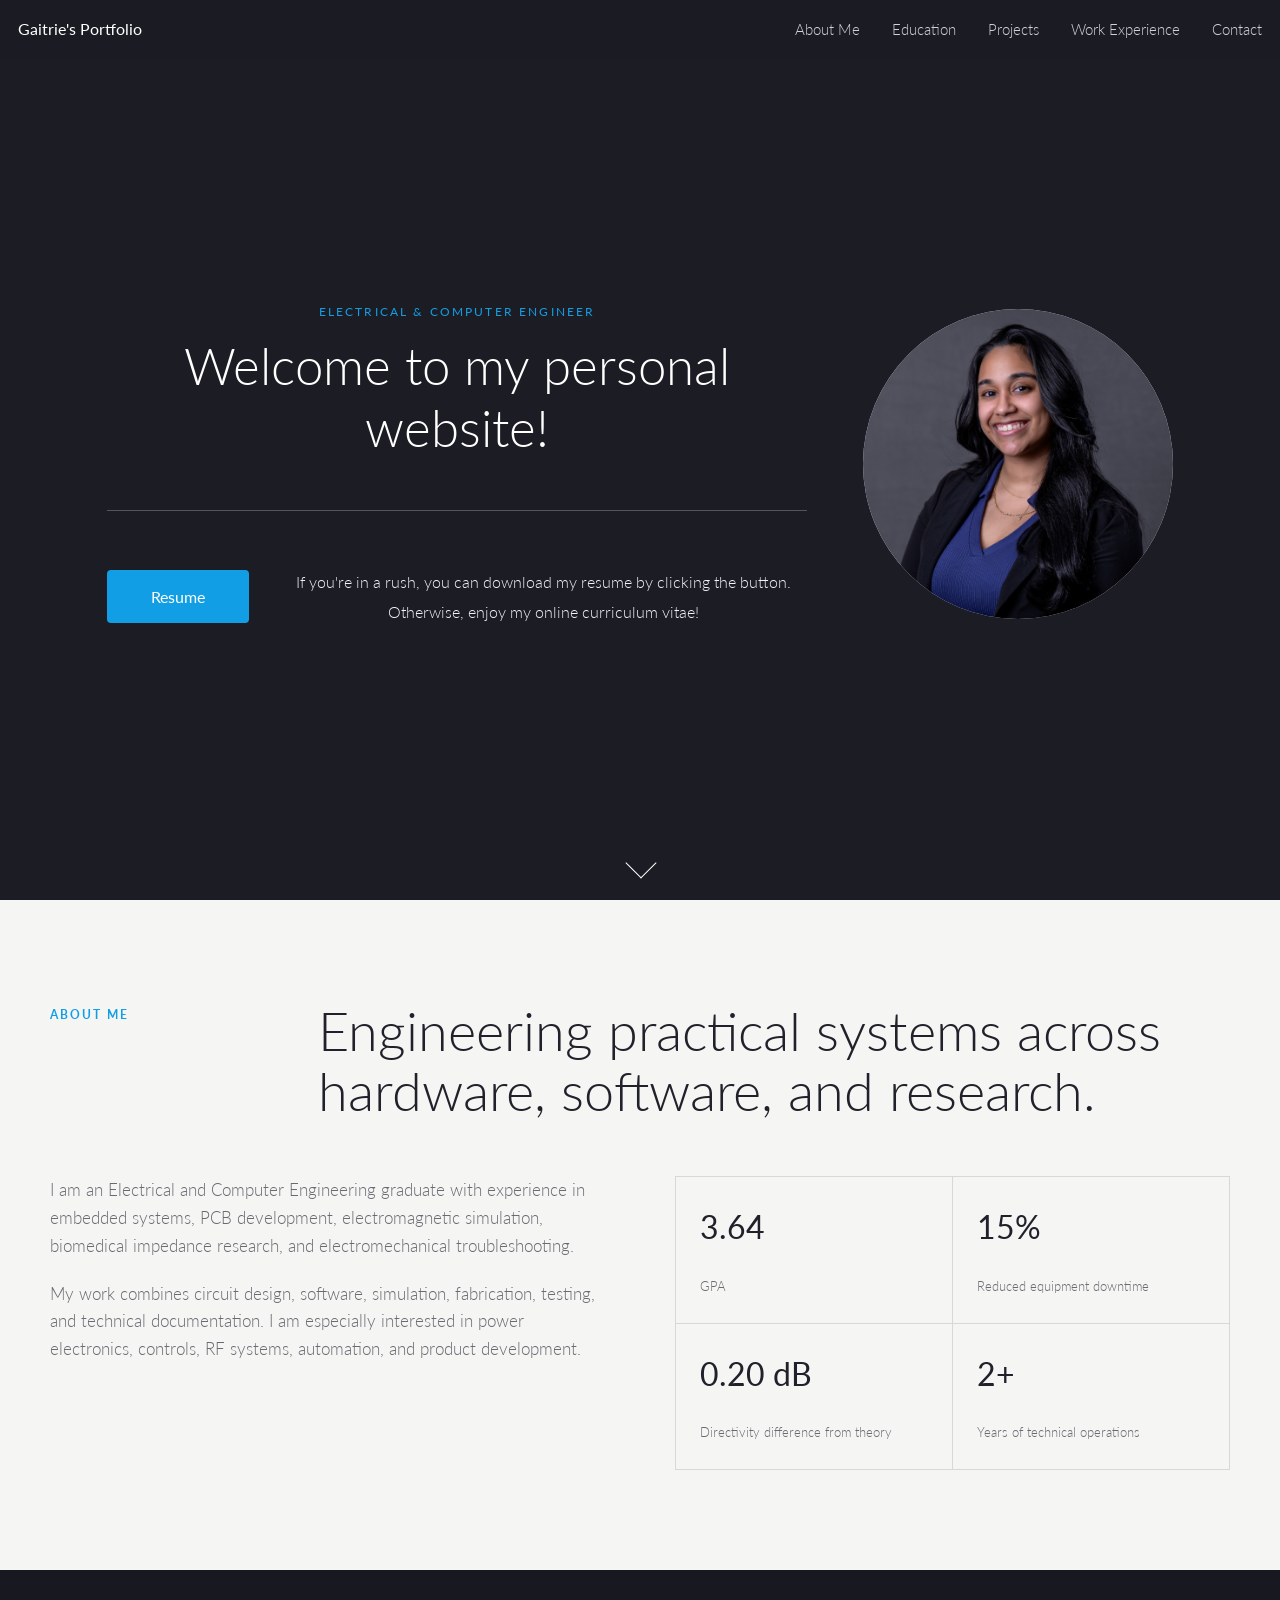
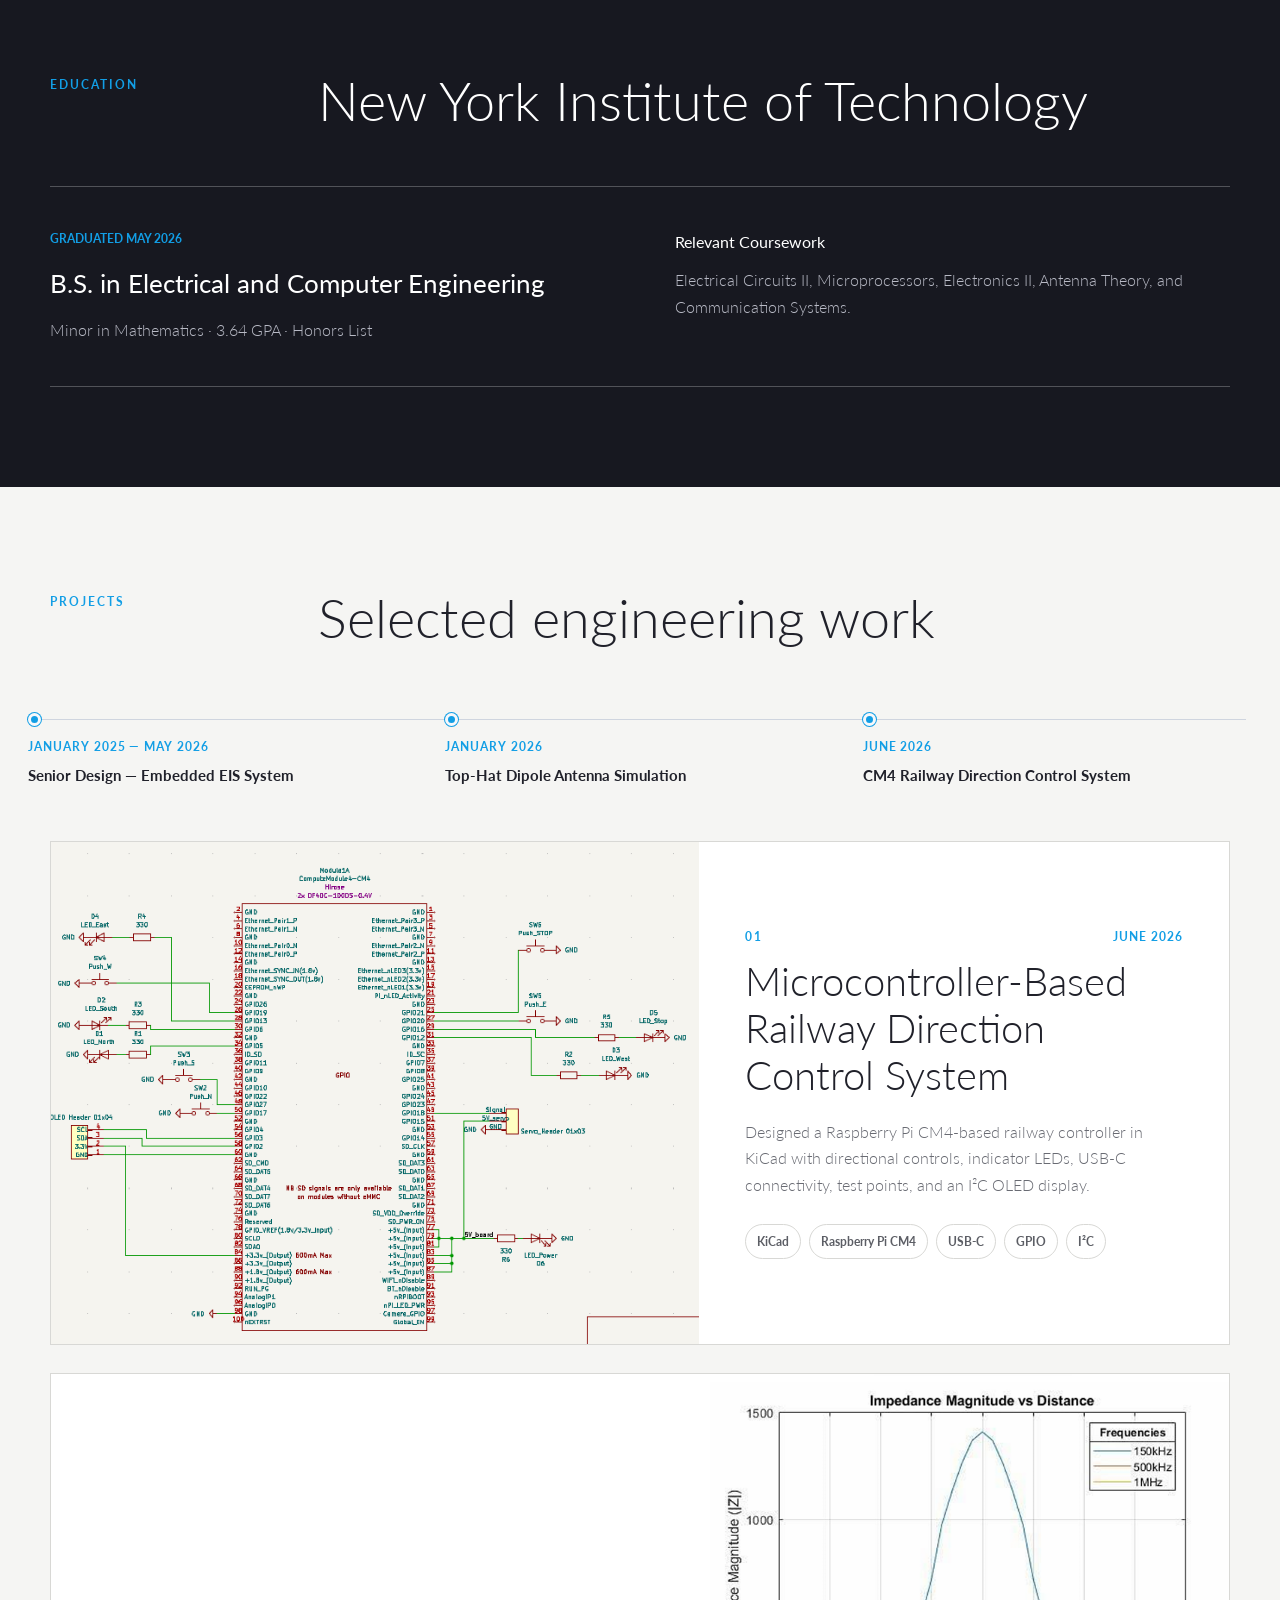
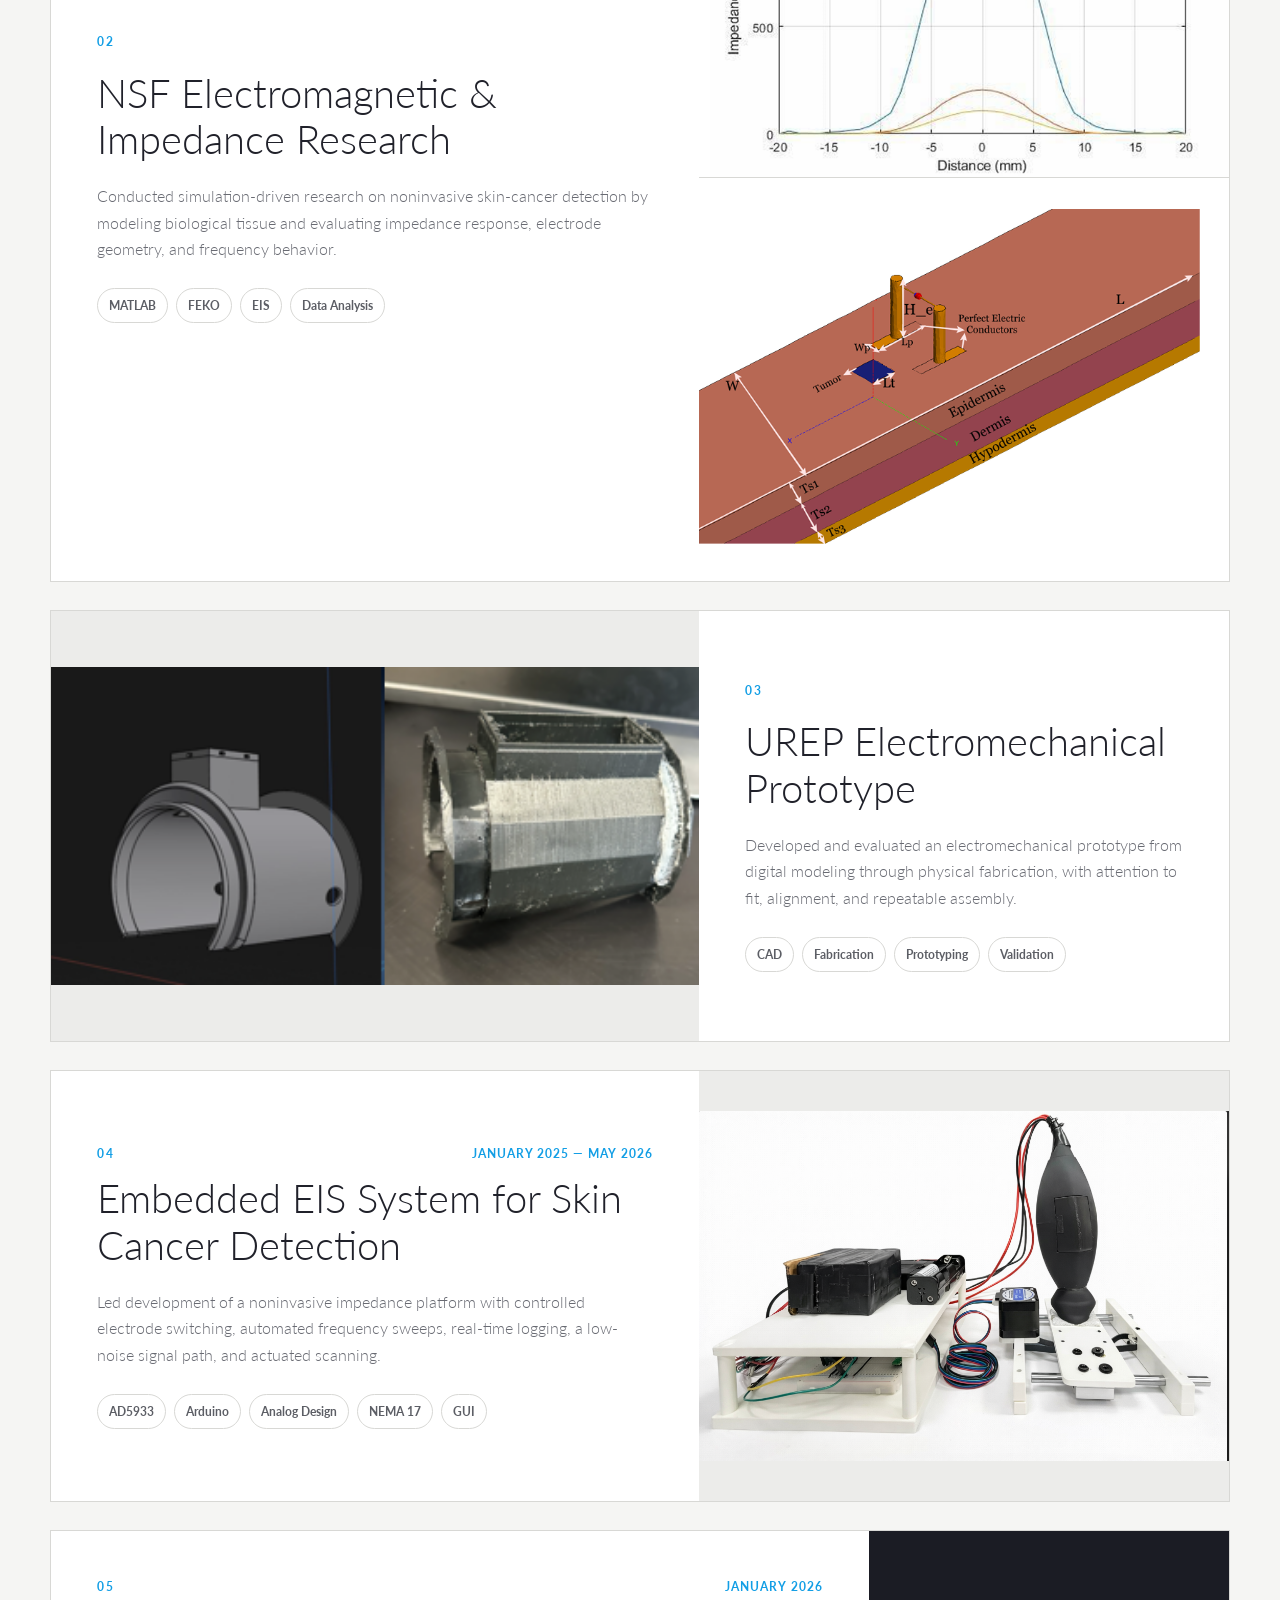
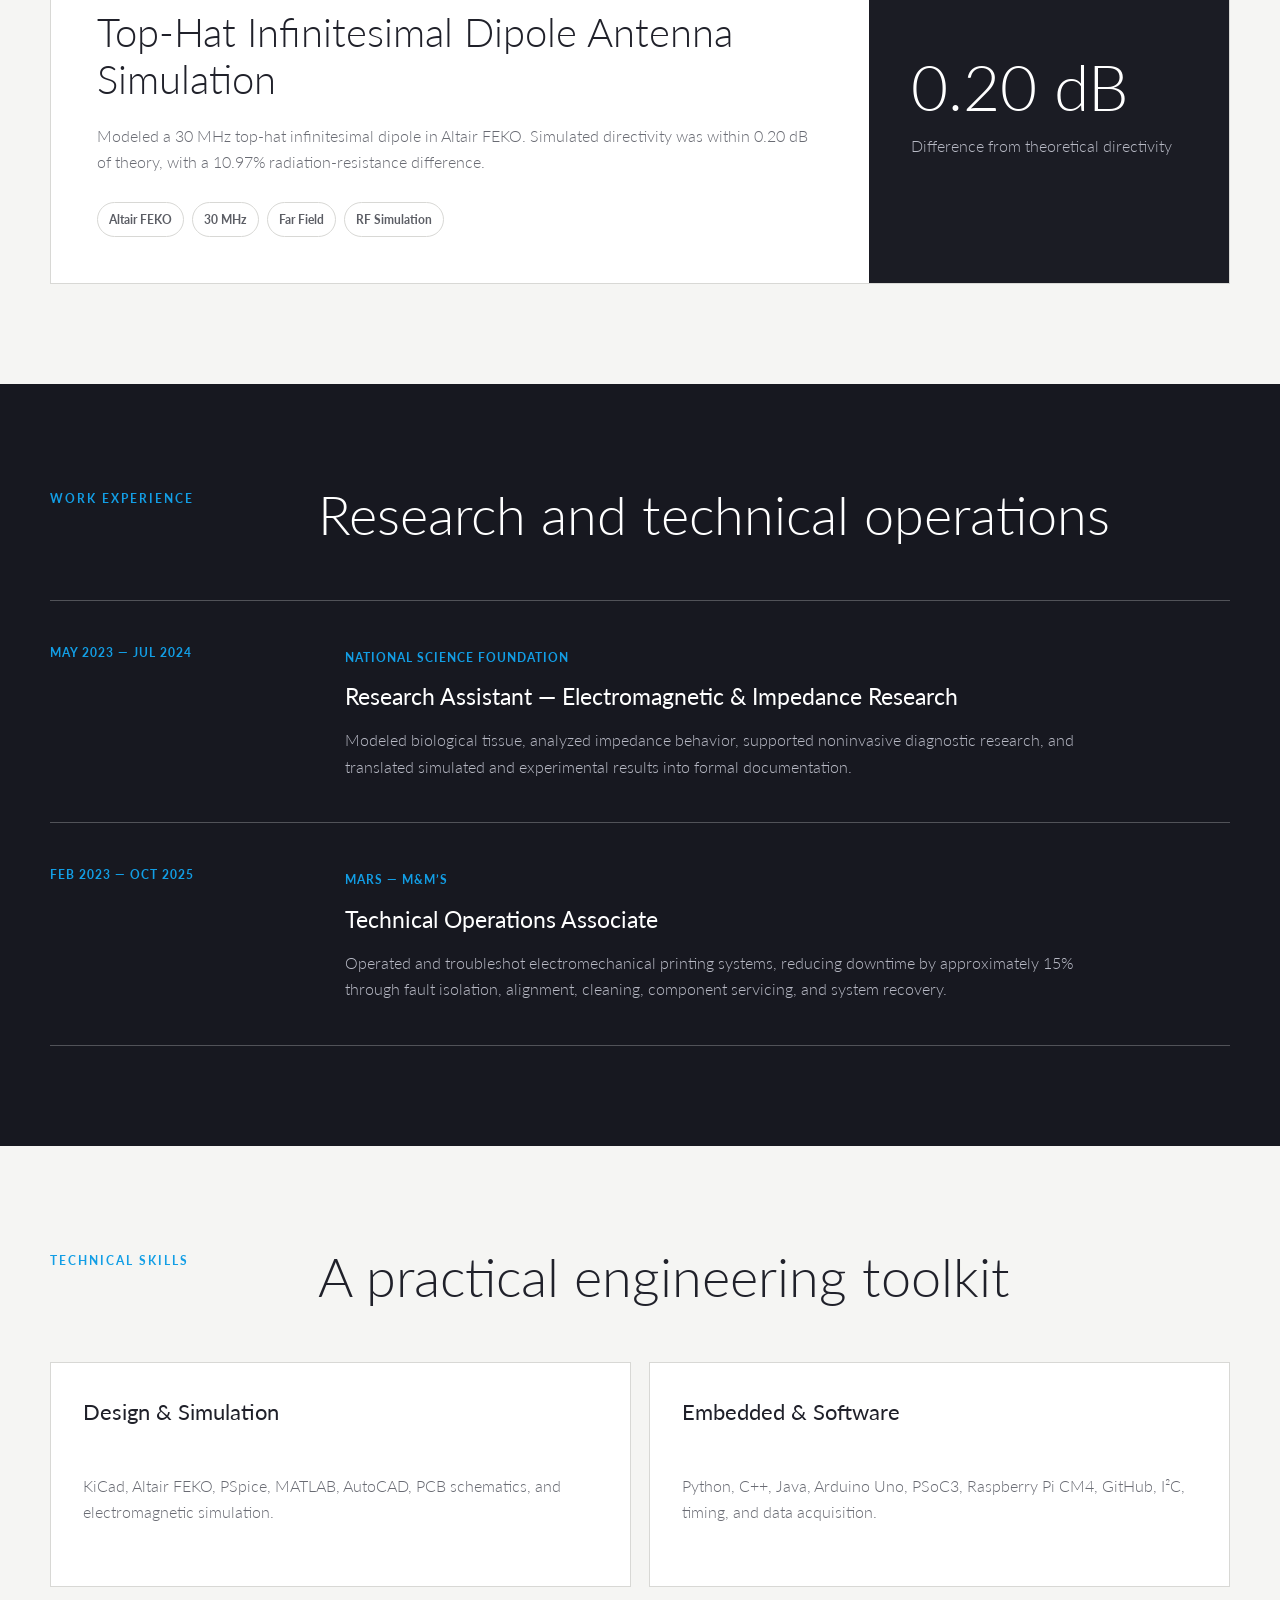
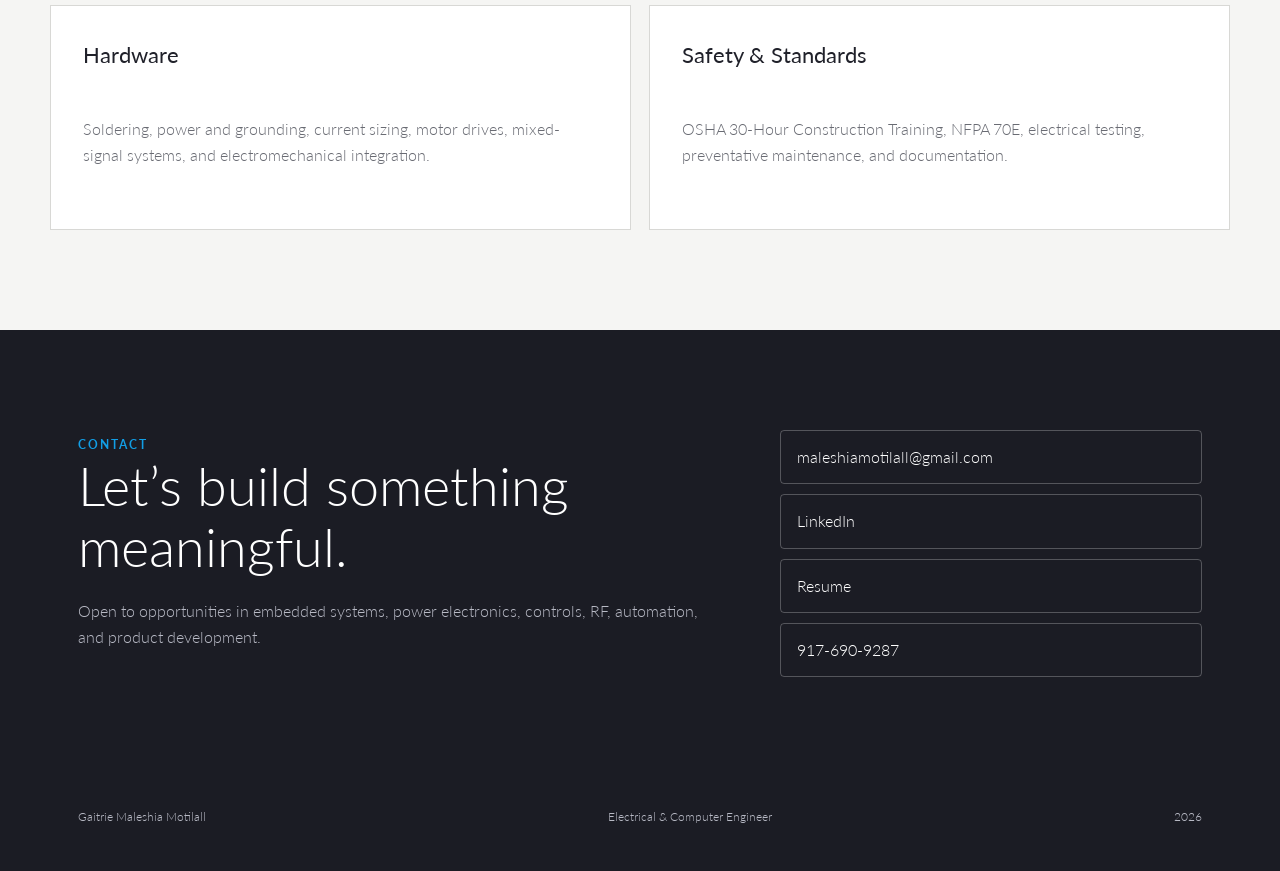
==== index.html @ 1173e37e "Add files via upload" ====
<!DOCTYPE html>
<html lang="en">
<head>
  <meta charset="UTF-8">
  <meta name="viewport" content="width=device-width, initial-scale=1">
  <meta name="description" content="Engineering portfolio of Gaitrie Maleshia Motilall.">
  <title>Gaitrie Maleshia Motilall | Electrical & Computer Engineer</title>
  <link rel="preconnect" href="https://fonts.googleapis.com">
  <link rel="preconnect" href="https://fonts.gstatic.com" crossorigin>
  <link href="https://fonts.googleapis.com/css2?family=Lato:wght@300;400;700&display=swap" rel="stylesheet">
  <link rel="stylesheet" href="style.css">
</head>
<body>
  <header class="site-header">
    <a href="#home" class="brand">Gaitrie's Portfolio</a>

    <nav class="desktop-nav" aria-label="Primary navigation">
      <a href="#about">About Me</a>
      <a href="#education">Education</a>
      <a href="#projects">Projects</a>
      <a href="#experience">Work Experience</a>
      <a href="#contact">Contact</a>
    </nav>

    <button class="menu-toggle" type="button" aria-label="Open menu" aria-expanded="false">
      <span></span>
      <span></span>
    </button>
  </header>

  <nav class="mobile-nav" aria-label="Mobile navigation">
    <a href="#about">About Me</a>
    <a href="#education">Education</a>
    <a href="#projects">Projects</a>
    <a href="#experience">Work Experience</a>
    <a href="#contact">Contact</a>
  </nav>

  <main>
    <section class="hero" id="home">
      <div class="hero-content">
        <div class="hero-left reveal">
          <p class="hero-kicker">Electrical &amp; Computer Engineer</p>
          <h1>Welcome to my personal website!</h1>

          <div class="hero-divider"></div>

          <div class="resume-row">
            <a class="resume-button" href="assets/gaitrie-motilall-resume.pdf" target="_blank" rel="noreferrer">
              Resume
            </a>
            <p>
              If you're in a rush, you can download my resume by clicking the button.<br>
              Otherwise, enjoy my online curriculum vitae!
            </p>
          </div>
        </div>

        <div class="hero-photo reveal">
          <img src="assets/gaitrie-headshot.png" alt="Professional portrait of Gaitrie Maleshia Motilall">
        </div>
      </div>

      <a class="scroll-arrow" href="#about" aria-label="Scroll to About Me">
        <span></span>
      </a>
    </section>

    <section class="section light-section" id="about">
      <div class="section-title reveal">
        <p>About Me</p>
        <h2>Engineering practical systems across hardware, software, and research.</h2>
      </div>

      <div class="about-layout">
        <div class="about-text reveal">
          <p>
            I am an Electrical and Computer Engineering graduate with experience in embedded systems,
            PCB development, electromagnetic simulation, biomedical impedance research, and
            electromechanical troubleshooting.
          </p>
          <p>
            My work combines circuit design, software, simulation, fabrication, testing, and technical
            documentation. I am especially interested in power electronics, controls, RF systems, automation,
            and product development.
          </p>
        </div>

        <div class="stat-grid reveal">
          <div><strong>3.64</strong><span>GPA</span></div>
          <div><strong>15%</strong><span>Reduced equipment downtime</span></div>
          <div><strong>0.20 dB</strong><span>Directivity difference from theory</span></div>
          <div><strong>2+</strong><span>Years of technical operations</span></div>
        </div>
      </div>
    </section>

    <section class="section dark-section" id="education">
      <div class="section-title reveal">
        <p>Education</p>
        <h2>New York Institute of Technology</h2>
      </div>

      <div class="education-card reveal">
        <div>
          <span class="date-label">Graduated May 2026</span>
          <h3>B.S. in Electrical and Computer Engineering</h3>
          <p>Minor in Mathematics · 3.64 GPA · Honors List</p>
        </div>
        <div>
          <h4>Relevant Coursework</h4>
          <p>Electrical Circuits II, Microprocessors, Electronics II, Antenna Theory, and Communication Systems.</p>
        </div>
      </div>
    </section>

    <section class="section light-section" id="projects">
      <div class="section-title reveal">
        <p>Projects</p>
        <h2>Selected engineering work</h2>
      </div>

      <div class="project-timeline reveal" aria-label="Project timeline">
        <div class="project-timeline-line" aria-hidden="true"></div>
        <div class="project-timeline-entry">
          <span class="timeline-dot"></span>
          <span class="timeline-project-date">January 2025 — May 2026</span>
          <strong>Senior Design — Embedded EIS System</strong>
        </div>
        <div class="project-timeline-entry">
          <span class="timeline-dot"></span>
          <span class="timeline-project-date">January 2026</span>
          <strong>Top-Hat Dipole Antenna Simulation</strong>
        </div>
        <div class="project-timeline-entry">
          <span class="timeline-dot"></span>
          <span class="timeline-project-date">June 2026</span>
          <strong>CM4 Railway Direction Control System</strong>
        </div>
      </div>

      <article class="project-card reveal">
        <div class="project-image">
          <img src="assets/cm4-railway-schematic.png" alt="KiCad schematic for Raspberry Pi CM4 railway control system">
        </div>
        <div class="project-copy">
          <div class="project-meta"><span class="project-number">01</span><span class="project-date">June 2026</span></div>
          <h3>Microcontroller-Based Railway Direction Control System</h3>
          <p>
            Designed a Raspberry Pi CM4-based railway controller in KiCad with directional controls,
            indicator LEDs, USB-C connectivity, test points, and an I²C OLED display.
          </p>
          <div class="tags"><span>KiCad</span><span>Raspberry Pi CM4</span><span>USB-C</span><span>GPIO</span><span>I²C</span></div>
        </div>
      </article>

      <article class="project-card reverse reveal">
        <div class="project-gallery">
          <img src="assets/nsf-impedance-graph.png" alt="Impedance magnitude versus distance graph">
          <img src="assets/nsf-skin-model.png" alt="Layered skin tissue electromagnetic model">
        </div>
        <div class="project-copy">
          <span class="project-number">02</span>
          <h3>NSF Electromagnetic &amp; Impedance Research</h3>
          <p>
            Conducted simulation-driven research on noninvasive skin-cancer detection by modeling
            biological tissue and evaluating impedance response, electrode geometry, and frequency behavior.
          </p>
          <div class="tags"><span>MATLAB</span><span>FEKO</span><span>EIS</span><span>Data Analysis</span></div>
        </div>
      </article>

      <article class="project-card reveal">
        <div class="project-image">
          <img src="assets/urep-prototype.png" alt="UREP electromechanical prototype">
        </div>
        <div class="project-copy">
          <span class="project-number">03</span>
          <h3>UREP Electromechanical Prototype</h3>
          <p>
            Developed and evaluated an electromechanical prototype from digital modeling through
            physical fabrication, with attention to fit, alignment, and repeatable assembly.
          </p>
          <div class="tags"><span>CAD</span><span>Fabrication</span><span>Prototyping</span><span>Validation</span></div>
        </div>
      </article>

      <article class="project-card reverse reveal">
        <div class="project-image">
          <img src="assets/senior-design-system.png" alt="Embedded electrical impedance spectroscopy senior design system">
        </div>
        <div class="project-copy">
          <div class="project-meta"><span class="project-number">04</span><span class="project-date">January 2025 — May 2026</span></div>
          <h3>Embedded EIS System for Skin Cancer Detection</h3>
          <p>
            Led development of a noninvasive impedance platform with controlled electrode switching,
            automated frequency sweeps, real-time logging, a low-noise signal path, and actuated scanning.
          </p>
          <div class="tags"><span>AD5933</span><span>Arduino</span><span>Analog Design</span><span>NEMA 17</span><span>GUI</span></div>
        </div>
      </article>

      <article class="antenna-card reveal">
        <div>
          <div class="project-meta"><span class="project-number">05</span><span class="project-date">January 2026</span></div>
          <h3>Top-Hat Infinitesimal Dipole Antenna Simulation</h3>
          <p>
            Modeled a 30 MHz top-hat infinitesimal dipole in Altair FEKO. Simulated directivity
            was within 0.20 dB of theory, with a 10.97% radiation-resistance difference.
          </p>
          <div class="tags"><span>Altair FEKO</span><span>30 MHz</span><span>Far Field</span><span>RF Simulation</span></div>
        </div>
        <div class="metric"><strong>0.20 dB</strong><span>Difference from theoretical directivity</span></div>
      </article>
    </section>

    <section class="section dark-section" id="experience">
      <div class="section-title reveal">
        <p>Work Experience</p>
        <h2>Research and technical operations</h2>
      </div>

      <div class="timeline">
        <article class="timeline-item reveal">
          <div class="timeline-date">May 2023 — Jul 2024</div>
          <div>
            <span>National Science Foundation</span>
            <h3>Research Assistant — Electromagnetic &amp; Impedance Research</h3>
            <p>
              Modeled biological tissue, analyzed impedance behavior, supported noninvasive diagnostic
              research, and translated simulated and experimental results into formal documentation.
            </p>
          </div>
        </article>

        <article class="timeline-item reveal">
          <div class="timeline-date">Feb 2023 — Oct 2025</div>
          <div>
            <span>Mars — M&amp;M’s</span>
            <h3>Technical Operations Associate</h3>
            <p>
              Operated and troubleshot electromechanical printing systems, reducing downtime by approximately
              15% through fault isolation, alignment, cleaning, component servicing, and system recovery.
            </p>
          </div>
        </article>
      </div>
    </section>

    <section class="section light-section" id="skills">
      <div class="section-title reveal">
        <p>Technical Skills</p>
        <h2>A practical engineering toolkit</h2>
      </div>

      <div class="skills-grid">
        <div class="skill-card reveal"><h3>Design &amp; Simulation</h3><p>KiCad, Altair FEKO, PSpice, MATLAB, AutoCAD, PCB schematics, and electromagnetic simulation.</p></div>
        <div class="skill-card reveal"><h3>Embedded &amp; Software</h3><p>Python, C++, Java, Arduino Uno, PSoC3, Raspberry Pi CM4, GitHub, I²C, timing, and data acquisition.</p></div>
        <div class="skill-card reveal"><h3>Hardware</h3><p>Soldering, power and grounding, current sizing, motor drives, mixed-signal systems, and electromechanical integration.</p></div>
        <div class="skill-card reveal"><h3>Safety &amp; Standards</h3><p>OSHA 30-Hour Construction Training, NFPA 70E, electrical testing, preventative maintenance, and documentation.</p></div>
      </div>
    </section>

    <section class="section contact-section" id="contact">
      <div class="contact-copy reveal">
        <p>Contact</p>
        <h2>Let’s build something meaningful.</h2>
        <span>Open to opportunities in embedded systems, power electronics, controls, RF, automation, and product development.</span>
      </div>

      <div class="contact-links reveal">
        <a href="mailto:maleshiamotilall@gmail.com">maleshiamotilall@gmail.com</a>
        <a href="https://linkedin.com/in/gaitriemotilall/" target="_blank" rel="noreferrer">LinkedIn</a>
        <a href="assets/gaitrie-motilall-resume.pdf" target="_blank" rel="noreferrer">Resume</a>
        <a href="tel:+19176909287">917-690-9287</a>
      </div>
    </section>
  </main>

  <footer>
    <span>Gaitrie Maleshia Motilall</span>
    <span>Electrical &amp; Computer Engineer</span>
    <span id="year"></span>
  </footer>

  <script src="script.js"></script>
</body>
</html>
---- style.css ----
:root {
  --hero-bg: #1b1c24;
  --dark-bg: #171820;
  --light-bg: #f5f5f3;
  --white: #ffffff;
  --dark-text: #20212a;
  --muted-light: #b8bac5;
  --muted-dark: #696b73;
  --accent: #129ee5;
  --accent-hover: #0588ca;
  --line-dark: rgba(255,255,255,.25);
  --line-light: #d8d8d5;
  --max-width: 1180px;
  --header-height: 58px;
  --radius: 8px;
}

* { box-sizing: border-box; }
html { scroll-behavior: smooth; }
body {
  margin: 0;
  font-family: "Lato", Arial, sans-serif;
  font-weight: 300;
  line-height: 1.65;
  color: var(--white);
  background: var(--hero-bg);
}
img { display: block; width: 100%; }
a { color: inherit; text-decoration: none; }
button { font: inherit; }

.site-header {
  position: fixed;
  top: 0;
  left: 0;
  right: 0;
  z-index: 50;
  display: flex;
  align-items: center;
  justify-content: space-between;
  height: var(--header-height);
  padding: 0 18px;
  background: rgba(27, 28, 36, .9);
  backdrop-filter: blur(10px);
}

.brand {
  font-size: 1rem;
  font-weight: 400;
  white-space: nowrap;
}

.desktop-nav {
  display: flex;
  align-items: center;
  gap: 32px;
  color: #d1d2d8;
  font-size: .92rem;
}

.desktop-nav a,
.brand {
  transition: color .2s ease;
}
.desktop-nav a:hover,
.brand:hover { color: var(--accent); }

.menu-toggle,
.mobile-nav { display: none; }

.hero {
  position: relative;
  min-height: 100vh;
  padding: calc(var(--header-height) + 42px) 28px 72px;
  background: var(--hero-bg);
}

.hero-content {
  display: grid;
  grid-template-columns: minmax(0, 700px) 310px;
  gap: 56px;
  align-items: center;
  justify-content: center;
  min-height: calc(100vh - var(--header-height) - 114px);
  max-width: 1120px;
  margin: 0 auto;
}

.hero-left { text-align: center; }
.hero-kicker {
  margin: 0 0 14px;
  color: var(--accent);
  font-size: .75rem;
  font-weight: 400;
  letter-spacing: .18em;
  text-transform: uppercase;
}

.hero h1 {
  margin: 0;
  font-size: clamp(2.35rem, 4vw, 3.4rem);
  font-weight: 300;
  line-height: 1.2;
}

.hero-divider {
  width: 100%;
  height: 1px;
  margin: 52px 0 56px;
  background: var(--line-dark);
}

.resume-row {
  display: grid;
  grid-template-columns: 142px 1fr;
  gap: 30px;
  align-items: center;
}

.resume-button {
  display: inline-flex;
  align-items: center;
  justify-content: center;
  width: 142px;
  height: 53px;
  border-radius: 4px;
  background: var(--accent);
  color: var(--white);
  font-weight: 400;
  transition: transform .2s ease, background .2s ease;
}
.resume-button:hover {
  transform: translateY(-2px);
  background: var(--accent-hover);
}

.resume-row p {
  margin: 0;
  color: #f1f1f4;
  font-size: 1rem;
  line-height: 1.85;
}

.hero-photo {
  width: 310px;
  height: 310px;
  overflow: hidden;
  border-radius: 50%;
  background: #ddd;
}
.hero-photo img {
  height: 100%;
  object-fit: cover;
  object-position: 58% center;
}

.scroll-arrow {
  position: absolute;
  left: 50%;
  bottom: 18px;
  width: 34px;
  height: 34px;
  transform: translateX(-50%);
}
.scroll-arrow span {
  position: absolute;
  top: 4px;
  left: 7px;
  width: 22px;
  height: 22px;
  border-right: 1px solid var(--white);
  border-bottom: 1px solid var(--white);
  transform: rotate(45deg);
  animation: arrowPulse 1.8s infinite;
}
@keyframes arrowPulse {
  0%, 100% { transform: translateY(0) rotate(45deg); opacity: .65; }
  50% { transform: translateY(7px) rotate(45deg); opacity: 1; }
}

.section {
  padding: 100px 28px;
}
.light-section {
  color: var(--dark-text);
  background: var(--light-bg);
}
.dark-section {
  color: var(--white);
  background: var(--dark-bg);
}
.section-title,
.about-layout,
.education-card,
.project-card,
.antenna-card,
.timeline,
.skills-grid,
.contact-section,
footer {
  max-width: var(--max-width);
  margin-left: auto;
  margin-right: auto;
}
.section-title {
  display: grid;
  grid-template-columns: 220px 1fr;
  gap: 48px;
  margin-bottom: 56px;
}
.section-title > p,
.contact-copy > p {
  margin: 5px 0 0;
  color: var(--accent);
  font-size: .78rem;
  font-weight: 700;
  letter-spacing: .16em;
  text-transform: uppercase;
}
.section-title h2,
.contact-copy h2 {
  margin: 0;
  font-size: clamp(2.2rem, 4.2vw, 4.3rem);
  font-weight: 300;
  line-height: 1.12;
}

.about-layout {
  display: grid;
  grid-template-columns: 1fr 1fr;
  gap: 70px;
}
.about-text {
  color: var(--muted-dark);
  font-size: 1.05rem;
}
.about-text p { margin: 0 0 20px; }
.stat-grid {
  display: grid;
  grid-template-columns: 1fr 1fr;
  border-top: 1px solid var(--line-light);
  border-left: 1px solid var(--line-light);
}
.stat-grid div {
  min-height: 145px;
  padding: 24px;
  border-right: 1px solid var(--line-light);
  border-bottom: 1px solid var(--line-light);
}
.stat-grid strong {
  display: block;
  margin-bottom: 18px;
  font-size: 2rem;
  font-weight: 400;
}
.stat-grid span { color: var(--muted-dark); font-size: .82rem; }

.education-card {
  display: grid;
  grid-template-columns: 1fr 1fr;
  gap: 70px;
  padding: 42px 0;
  border-top: 1px solid var(--line-dark);
  border-bottom: 1px solid var(--line-dark);
}
.education-card h3,
.education-card h4 { margin: 0 0 12px; font-weight: 400; }
.education-card h3 { font-size: 1.65rem; }
.education-card p { margin: 0; color: var(--muted-light); }
.date-label { display: block; margin-bottom: 12px; color: var(--accent); font-size: .78rem; font-weight: 700; text-transform: uppercase; }

.project-card {
  display: grid;
  grid-template-columns: 1.1fr .9fr;
  overflow: hidden;
  margin-bottom: 28px;
  border: 1px solid var(--line-light);
  background: #fff;
}
.project-card.reverse .project-image,
.project-card.reverse .project-gallery { order: 2; }
.project-image { min-height: 430px; background: #ececea; }
.project-image img { height: 100%; object-fit: contain; }
.project-gallery {
  display: grid;
  grid-template-rows: 1fr 1fr;
  gap: 1px;
  min-height: 560px;
  background: var(--line-light);
}
.project-gallery img { height: 100%; object-fit: contain; background: white; }
.project-copy { align-self: center; padding: 46px; }
.project-number {
  display: block;
  margin-bottom: 18px;
  color: var(--accent);
  font-size: .75rem;
  font-weight: 700;
  letter-spacing: .14em;
}
.project-copy h3,
.antenna-card h3 {
  margin: 0 0 20px;
  font-size: clamp(1.8rem, 3.1vw, 3rem);
  font-weight: 300;
  line-height: 1.18;
}
.project-copy p,
.antenna-card p { color: var(--muted-dark); }
.tags { display: flex; flex-wrap: wrap; gap: 8px; margin-top: 26px; }
.tags span {
  padding: 7px 11px;
  border: 1px solid var(--line-light);
  border-radius: 999px;
  color: #5c5e65;
  font-size: .72rem;
  font-weight: 700;
}
.antenna-card {
  display: grid;
  grid-template-columns: 1fr 360px;
  overflow: hidden;
  border: 1px solid var(--line-light);
  background: #fff;
}
.antenna-card > div:first-child { padding: 46px; }
.metric {
  display: flex;
  flex-direction: column;
  justify-content: center;
  padding: 42px;
  color: white;
  background: var(--hero-bg);
}
.metric strong { font-size: 4rem; font-weight: 300; line-height: 1; }
.metric span { margin-top: 14px; color: var(--muted-light); }

.timeline { border-top: 1px solid var(--line-dark); }
.timeline-item {
  display: grid;
  grid-template-columns: 250px 1fr;
  gap: 45px;
  padding: 42px 0;
  border-bottom: 1px solid var(--line-dark);
}
.timeline-date,
.timeline-item span { color: var(--accent); font-size: .77rem; font-weight: 700; letter-spacing: .08em; text-transform: uppercase; }
.timeline-item h3 { margin: 8px 0 12px; font-size: 1.45rem; font-weight: 400; }
.timeline-item p { max-width: 760px; margin: 0; color: var(--muted-light); }

.skills-grid {
  display: grid;
  grid-template-columns: 1fr 1fr;
  gap: 18px;
}
.skill-card {
  min-height: 225px;
  padding: 32px;
  border: 1px solid var(--line-light);
  background: white;
}
.skill-card h3 { margin: 0 0 42px; font-size: 1.35rem; font-weight: 400; }
.skill-card p { margin: 0; color: var(--muted-dark); }

.contact-section {
  display: grid;
  grid-template-columns: 1.2fr .8fr;
  gap: 70px;
  padding-top: 100px;
  padding-bottom: 100px;
}
.contact-copy span { display: block; max-width: 700px; margin-top: 22px; color: var(--muted-light); }
.contact-links { display: grid; align-content: center; gap: 10px; }
.contact-links a {
  padding: 13px 16px;
  border: 1px solid var(--line-dark);
  border-radius: 4px;
  transition: background .2s ease, border-color .2s ease;
}
.contact-links a:hover { background: rgba(255,255,255,.06); border-color: var(--accent); }

footer {
  display: flex;
  justify-content: space-between;
  padding: 30px 28px 44px;
  color: var(--muted-light);
  font-size: .76rem;
}

.reveal {
  opacity: 0;
  transform: translateY(24px);
  transition: opacity .75s ease, transform .75s ease;
}
.reveal.visible { opacity: 1; transform: none; }

@media (max-width: 900px) {
  .desktop-nav { display: none; }
  .menu-toggle {
    display: block;
    width: 40px;
    height: 40px;
    padding: 0;
    border: 1px solid var(--line-dark);
    border-radius: 50%;
    background: transparent;
  }
  .menu-toggle span { display: block; width: 16px; height: 1px; margin: 5px auto; background: white; }
  .mobile-nav {
    position: fixed;
    top: var(--header-height);
    left: 10px;
    right: 10px;
    z-index: 49;
    padding: 12px;
    background: rgba(27,28,36,.98);
    border: 1px solid var(--line-dark);
  }
  .mobile-nav.open { display: grid; }
  .mobile-nav a { padding: 12px; }

  .hero-content { grid-template-columns: 1fr; gap: 46px; padding-top: 40px; }
  .hero-left { order: 2; }
  .hero-photo { width: 260px; height: 260px; margin: 0 auto; }
  .resume-row { max-width: 680px; margin: 0 auto; }
  .section-title { grid-template-columns: 1fr; gap: 12px; }
  .about-layout,
  .education-card,
  .project-card,
  .antenna-card,
  .contact-section { grid-template-columns: 1fr; }
  .project-card.reverse .project-image,
  .project-card.reverse .project-gallery { order: 0; }
  .timeline-item { grid-template-columns: 1fr; gap: 12px; }
}

@media (max-width: 620px) {
  .site-header { padding-inline: 14px; }
  .brand { font-size: .92rem; }
  .hero { padding-inline: 18px; }
  .hero h1 { font-size: 2.45rem; }
  .hero-divider { margin: 36px 0; }
  .resume-row { grid-template-columns: 1fr; }
  .resume-button { width: 100%; }
  .resume-row p { font-size: .94rem; }
  .hero-photo { width: 220px; height: 220px; }
  .section { padding: 74px 20px; }
  .stat-grid,
  .skills-grid { grid-template-columns: 1fr; }
  .project-copy,
  .antenna-card > div:first-child { padding: 30px 24px; }
  .project-image { min-height: 270px; }
  .project-gallery { min-height: 520px; }
  .metric { padding: 34px 24px; }
  .metric strong { font-size: 3rem; }
  footer { flex-direction: column; gap: 8px; padding-inline: 20px; }
}

@media (prefers-reduced-motion: reduce) {
  html { scroll-behavior: auto; }
  .reveal { opacity: 1; transform: none; transition: none; }
  .scroll-arrow span { animation: none; }
}


/* Project timeline */
.project-timeline {
  position: relative;
  display: grid;
  grid-template-columns: repeat(3, 1fr);
  gap: 28px;
  margin: -18px 0 56px;
  padding-top: 28px;
}
.project-timeline-line {
  position: absolute;
  top: 34px;
  left: 6px;
  right: 6px;
  height: 1px;
  background: #cfd5df;
}
.project-timeline-entry {
  position: relative;
  z-index: 1;
  display: grid;
  gap: 8px;
  padding-top: 24px;
}
.timeline-dot {
  position: absolute;
  top: 0;
  left: 0;
  width: 13px;
  height: 13px;
  border: 3px solid #f7f8fa;
  border-radius: 50%;
  background: var(--accent);
  box-shadow: 0 0 0 1px var(--accent);
}
.timeline-project-date,
.project-date {
  color: var(--accent);
  font-size: .75rem;
  font-weight: 700;
  letter-spacing: .08em;
  text-transform: uppercase;
}
.project-timeline-entry strong {
  max-width: 270px;
  color: var(--text-dark);
  font-size: .94rem;
  line-height: 1.35;
}
.project-meta {
  display: flex;
  align-items: center;
  justify-content: space-between;
  gap: 18px;
  margin-bottom: 12px;
}
.project-meta .project-number { margin: 0; }

@media (max-width: 760px) {
  .project-timeline {
    grid-template-columns: 1fr;
    gap: 30px;
    margin-bottom: 46px;
    padding: 0 0 0 28px;
  }
  .project-timeline-line {
    top: 6px;
    bottom: 6px;
    left: 6px;
    right: auto;
    width: 1px;
    height: auto;
  }
  .project-timeline-entry { padding-top: 0; }
  .timeline-dot { top: 4px; left: -28px; }
  .project-meta { align-items: flex-start; flex-direction: column; gap: 4px; }
}
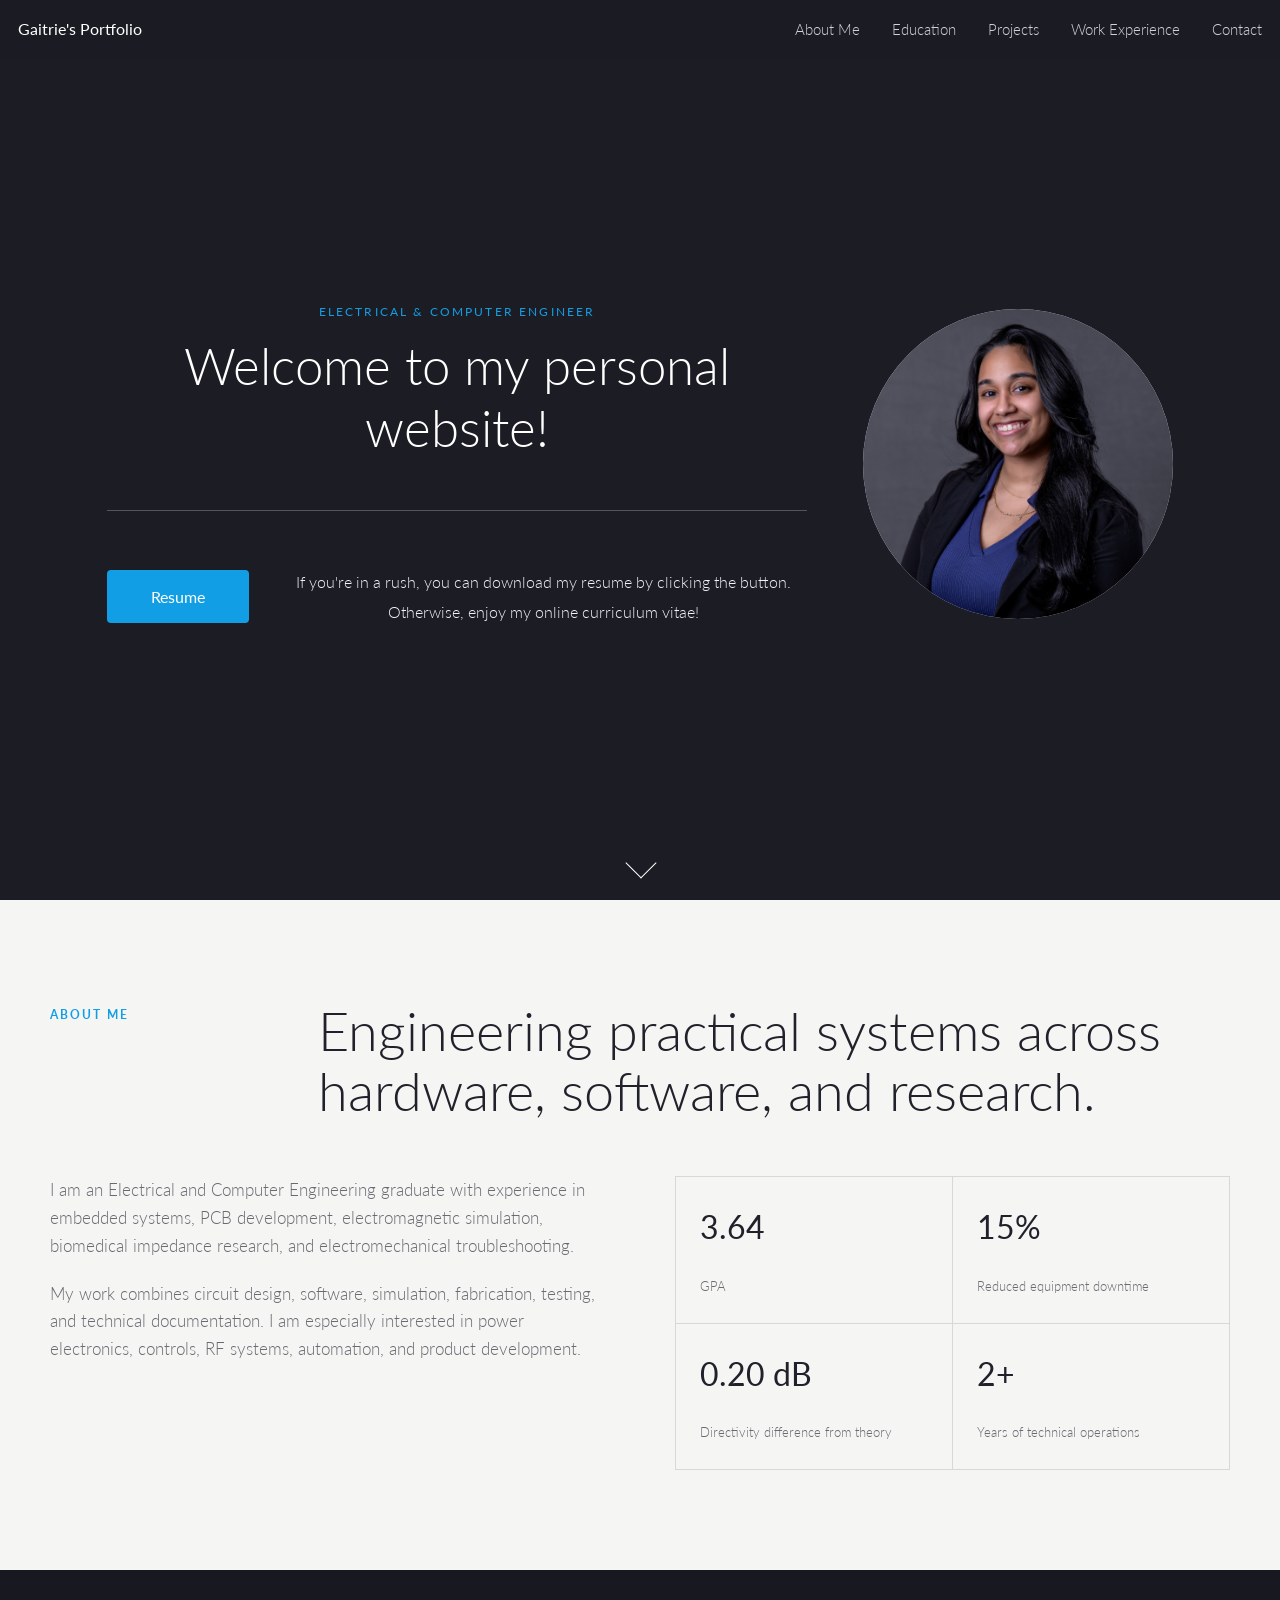
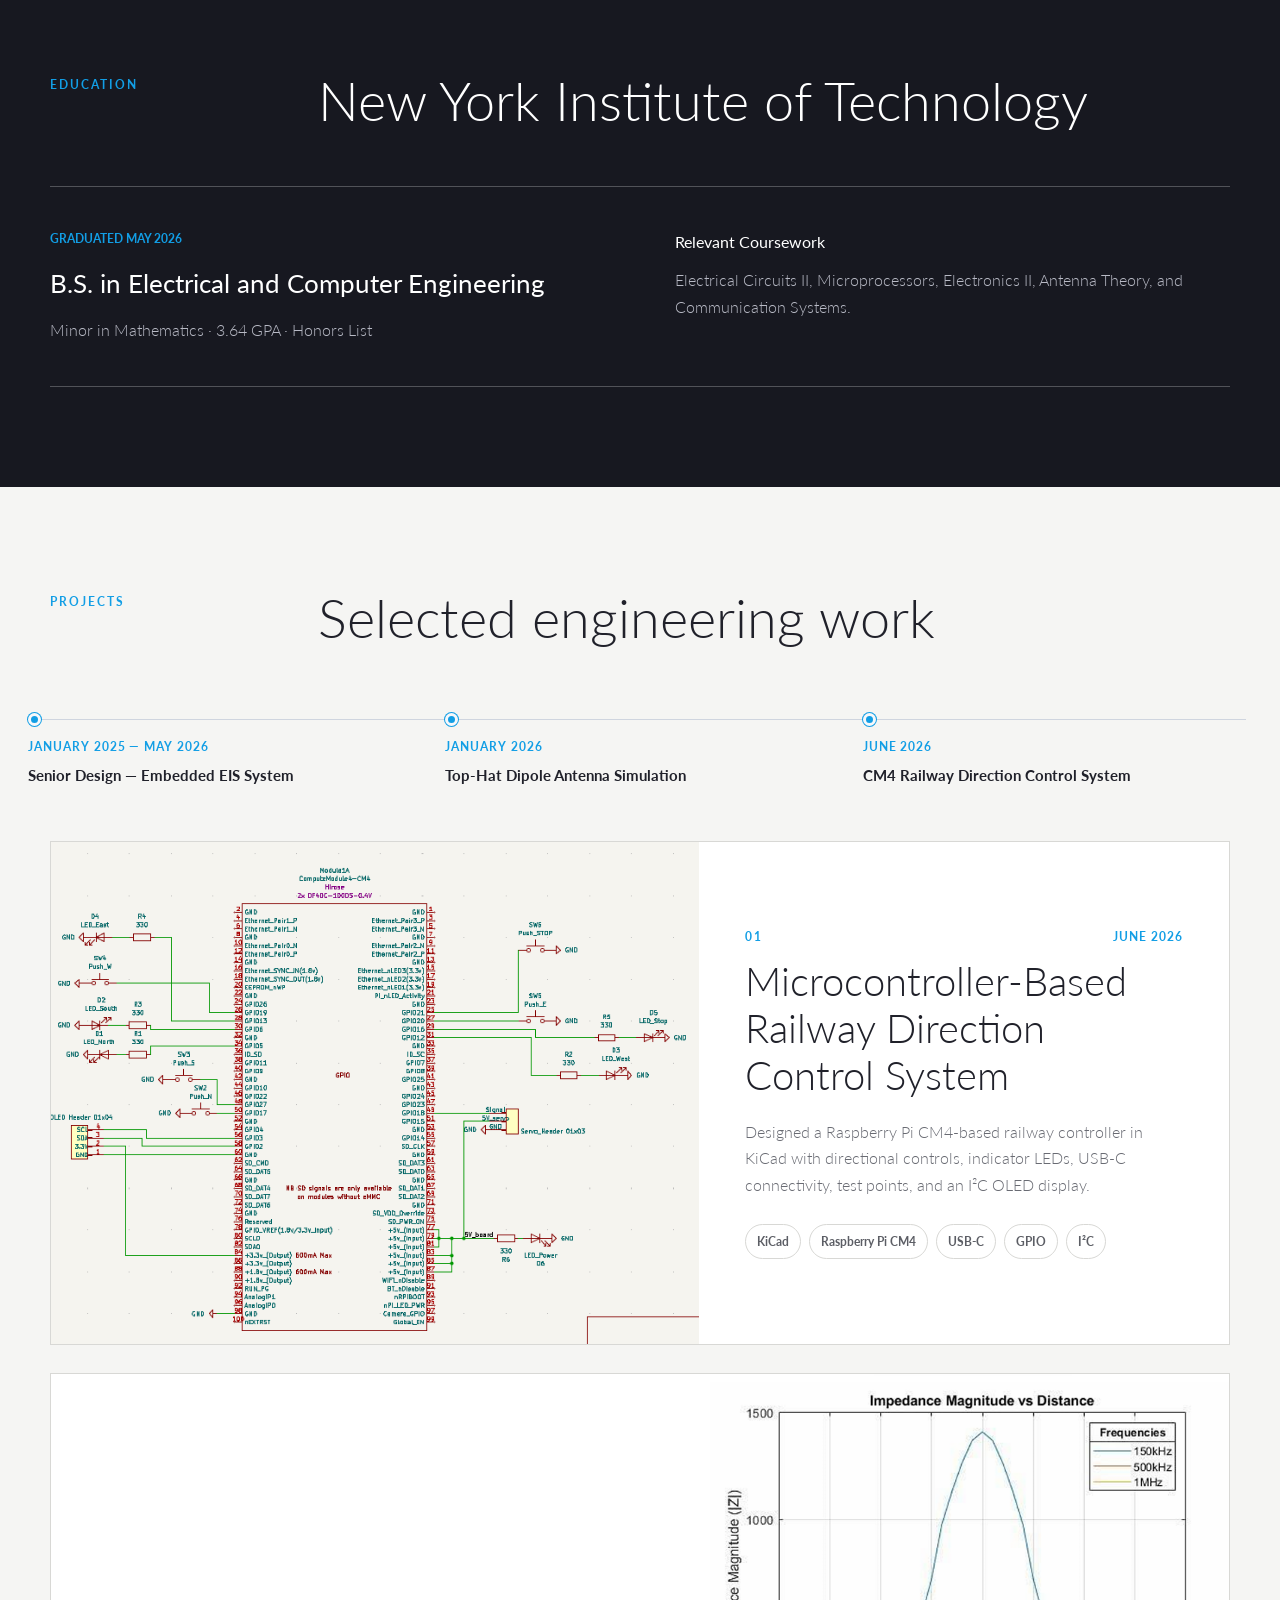
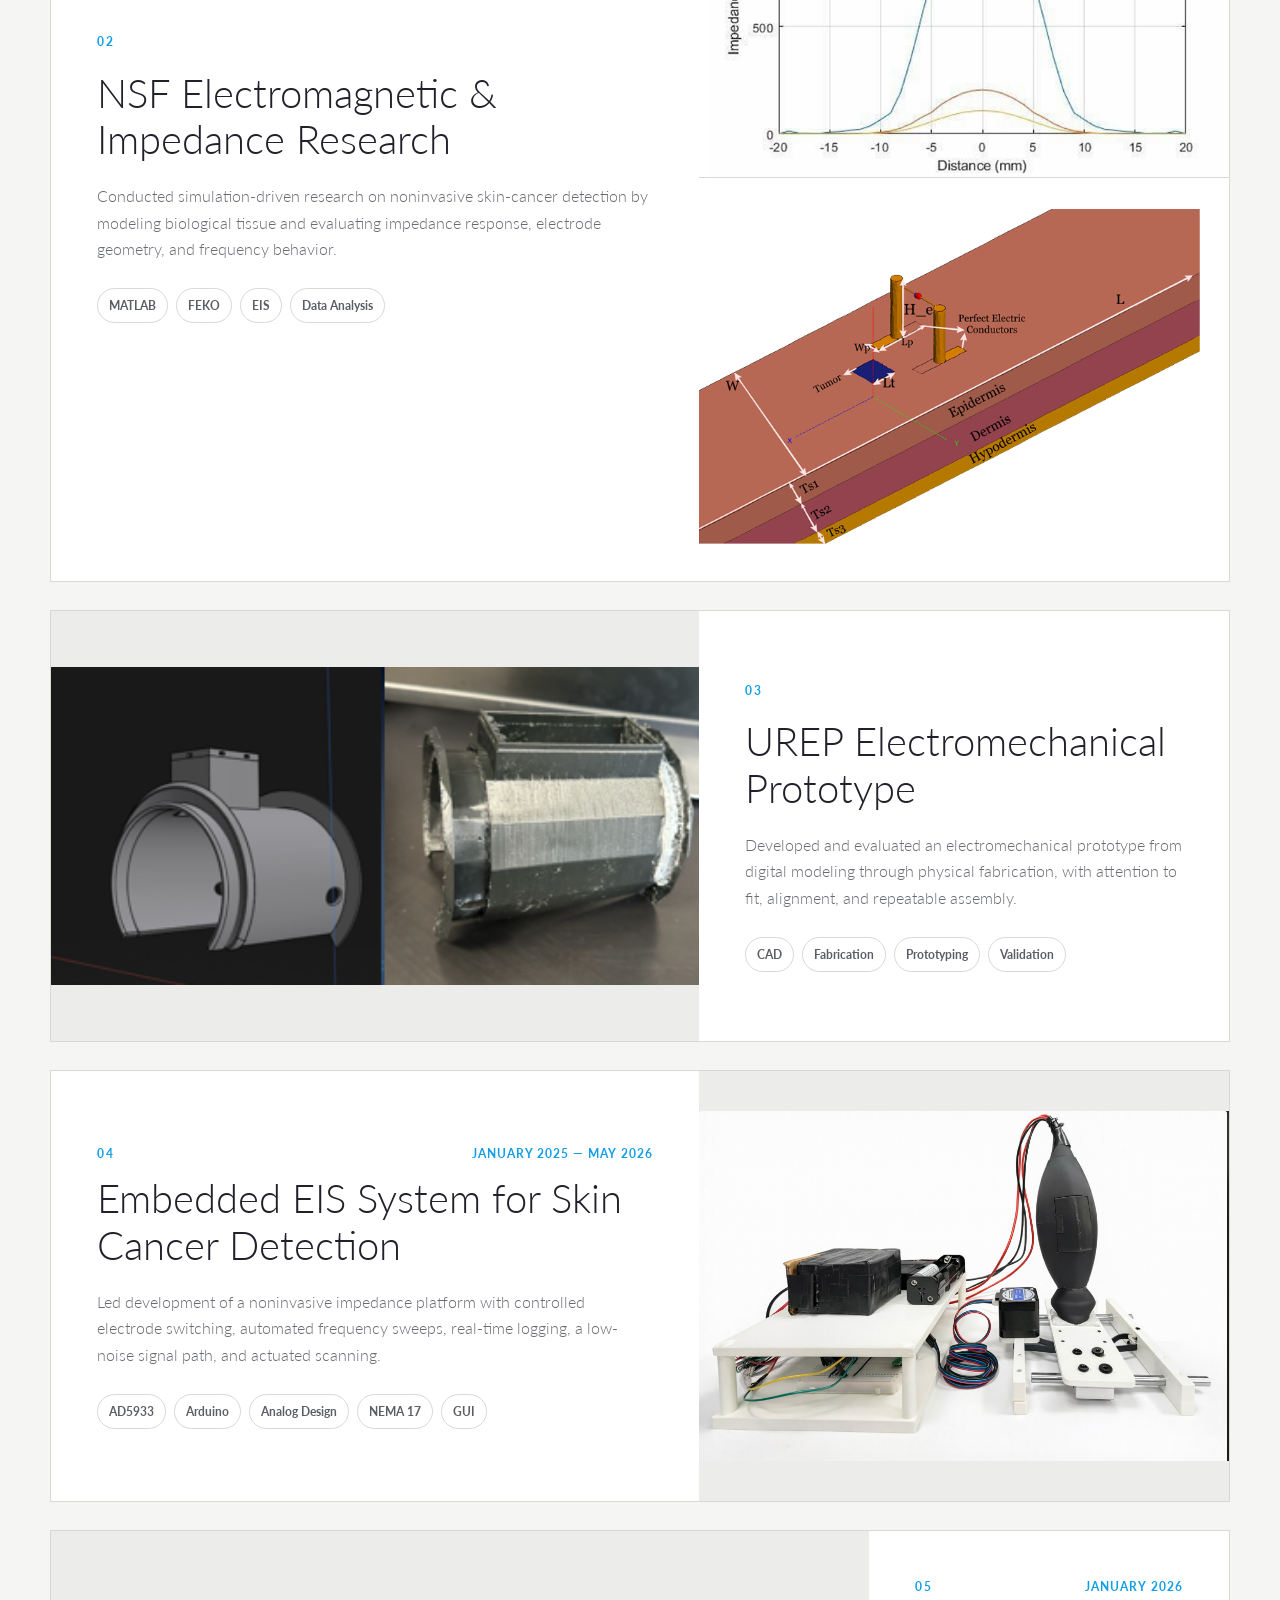
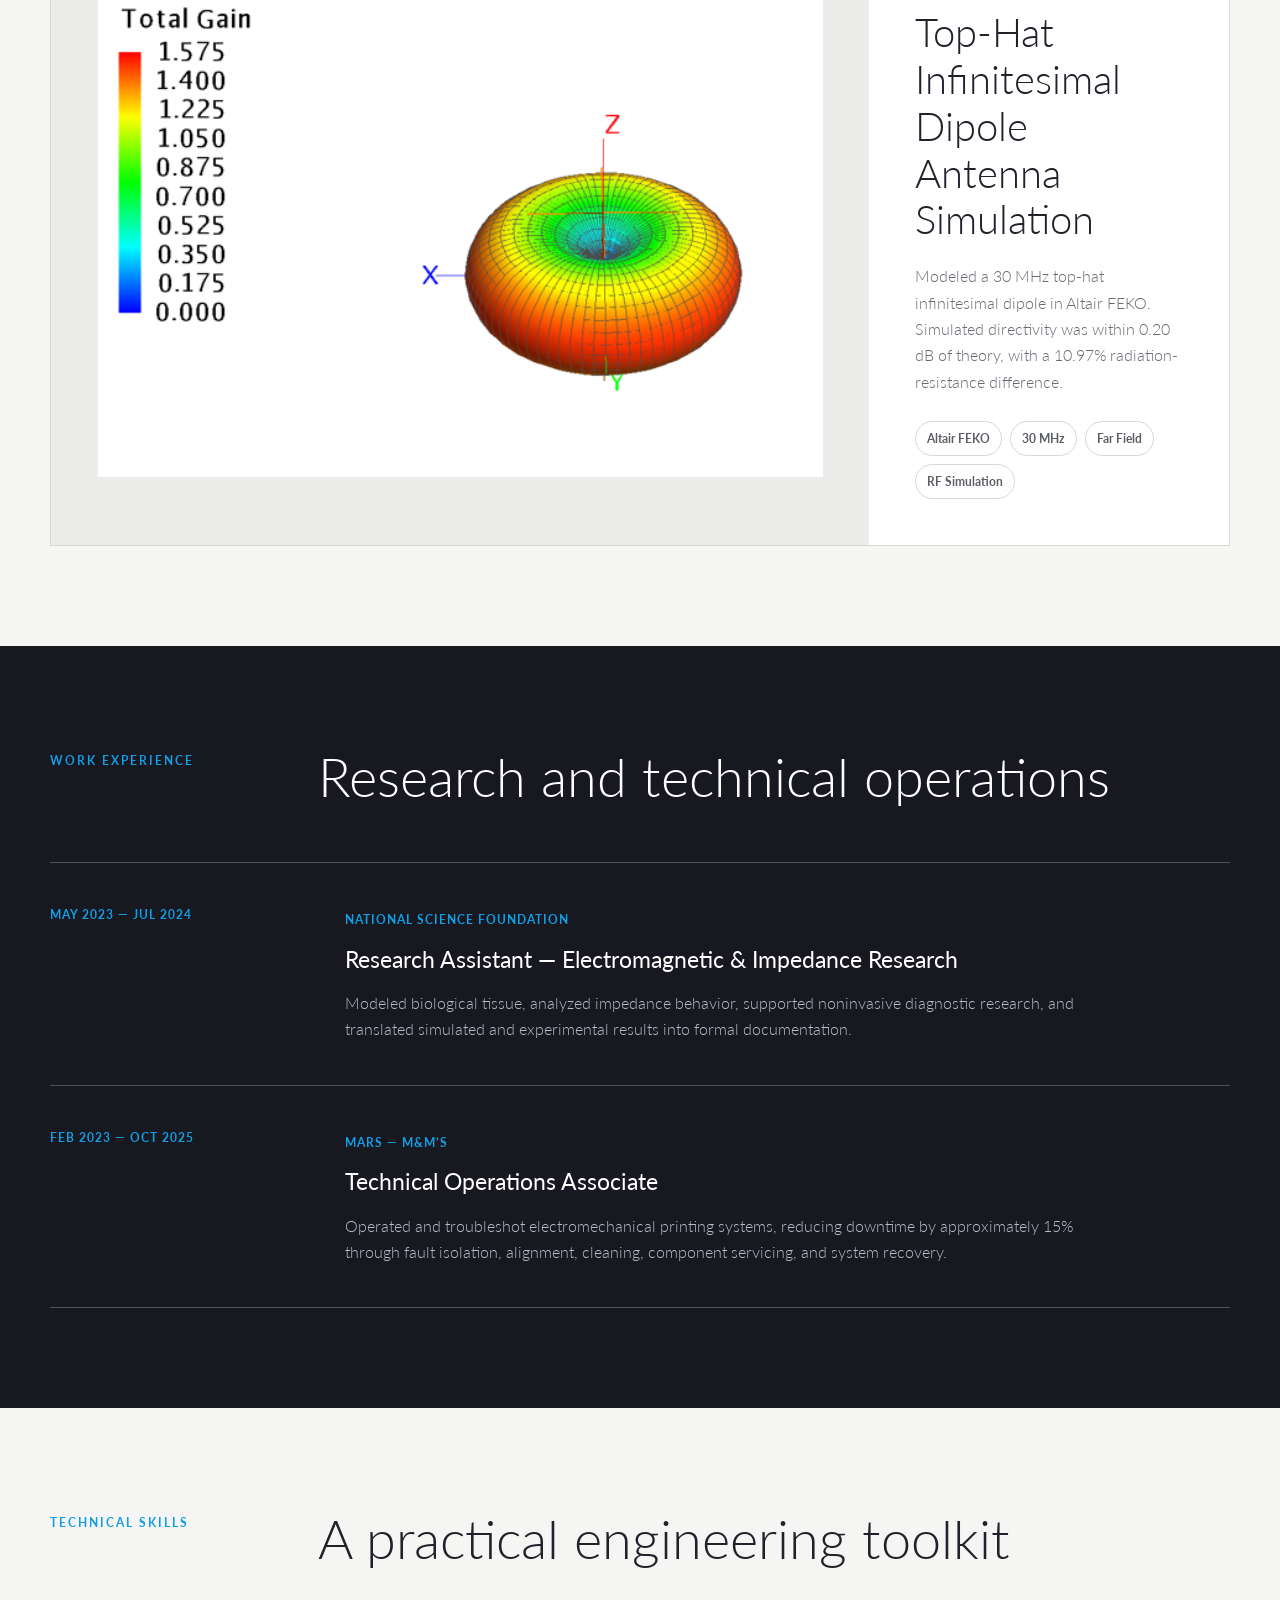
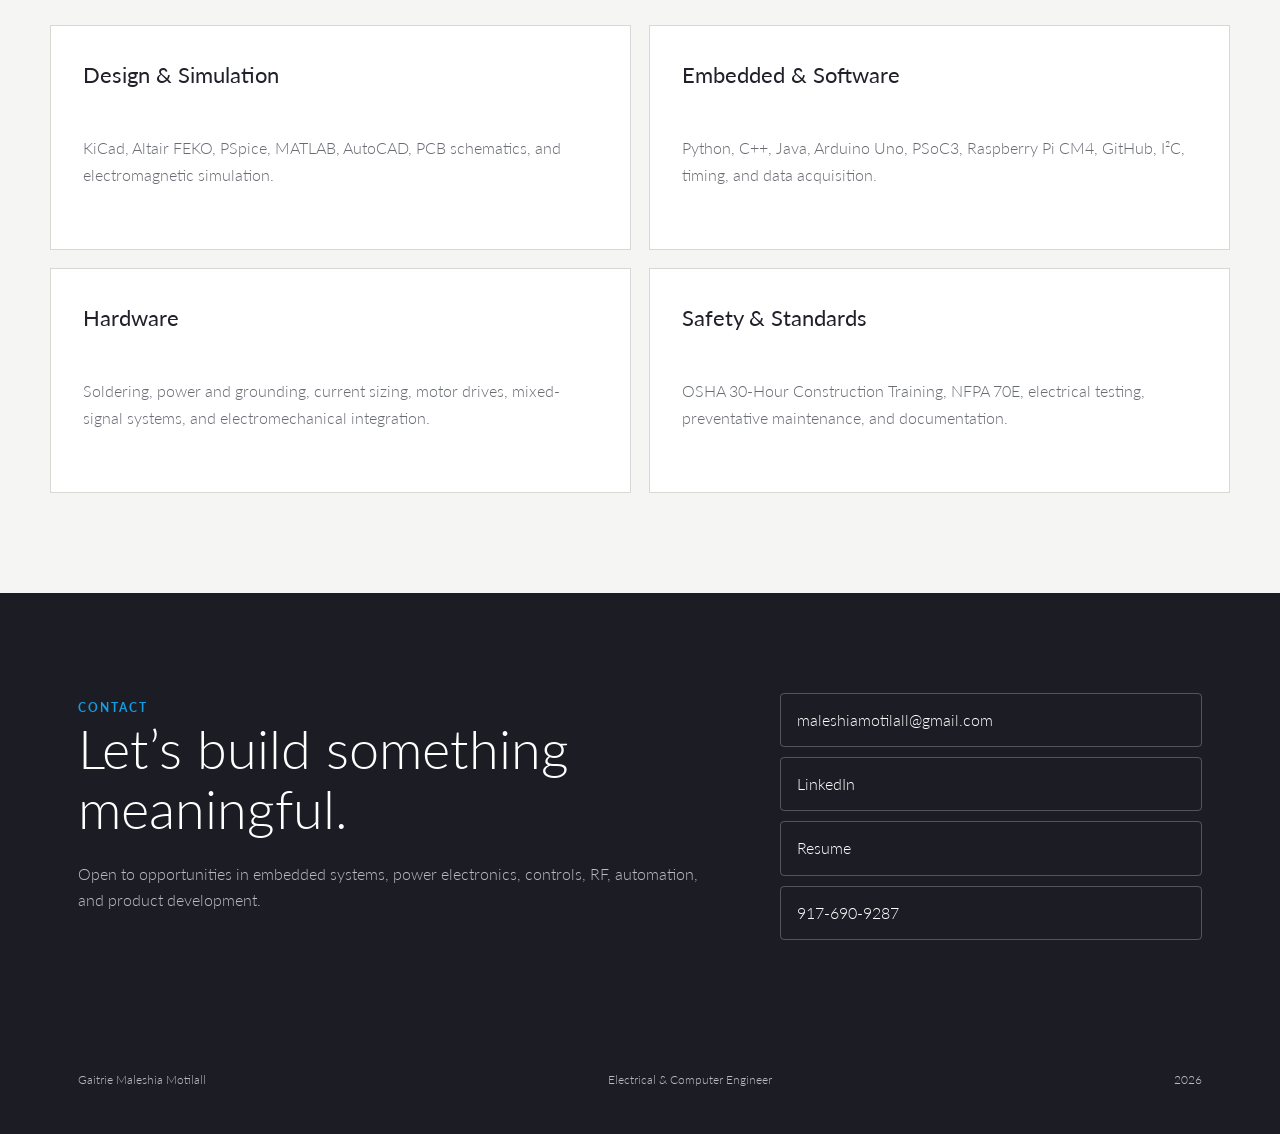
==== commit 6a06d1ca: "Replace root index.html with the assets/index.html version (delete assets/index.html in a follow-up)" ====
--- a/index.html
+++ b/index.html
@@ -201,7 +201,10 @@
       </article>
 
       <article class="antenna-card reveal">
-        <div>
+        <div class="project-image">
+          <img src="assets/top-hat.png" alt="Top-Hat Infinitesimal Dipole Antenna Simulation">
+        </div>
+        <div class="project-copy">
           <div class="project-meta"><span class="project-number">05</span><span class="project-date">January 2026</span></div>
           <h3>Top-Hat Infinitesimal Dipole Antenna Simulation</h3>
           <p>
@@ -210,7 +213,6 @@
           </p>
           <div class="tags"><span>Altair FEKO</span><span>30 MHz</span><span>Far Field</span><span>RF Simulation</span></div>
         </div>
-        <div class="metric"><strong>0.20 dB</strong><span>Difference from theoretical directivity</span></div>
       </article>
     </section>
 
@@ -270,7 +272,7 @@
 
       <div class="contact-links reveal">
         <a href="mailto:maleshiamotilall@gmail.com">maleshiamotilall@gmail.com</a>
-        <a href="https://linkedin.com/in/gaitriemotilall/" target="_blank" rel="noreferrer">LinkedIn</a>
+        <a href="https://www.linkedin.com/in/gaitrie-motilall-167b06226/" target="_blank" rel="noreferrer">LinkedIn</a>
         <a href="assets/gaitrie-motilall-resume.pdf" target="_blank" rel="noreferrer">Resume</a>
         <a href="tel:+19176909287">917-690-9287</a>
       </div>
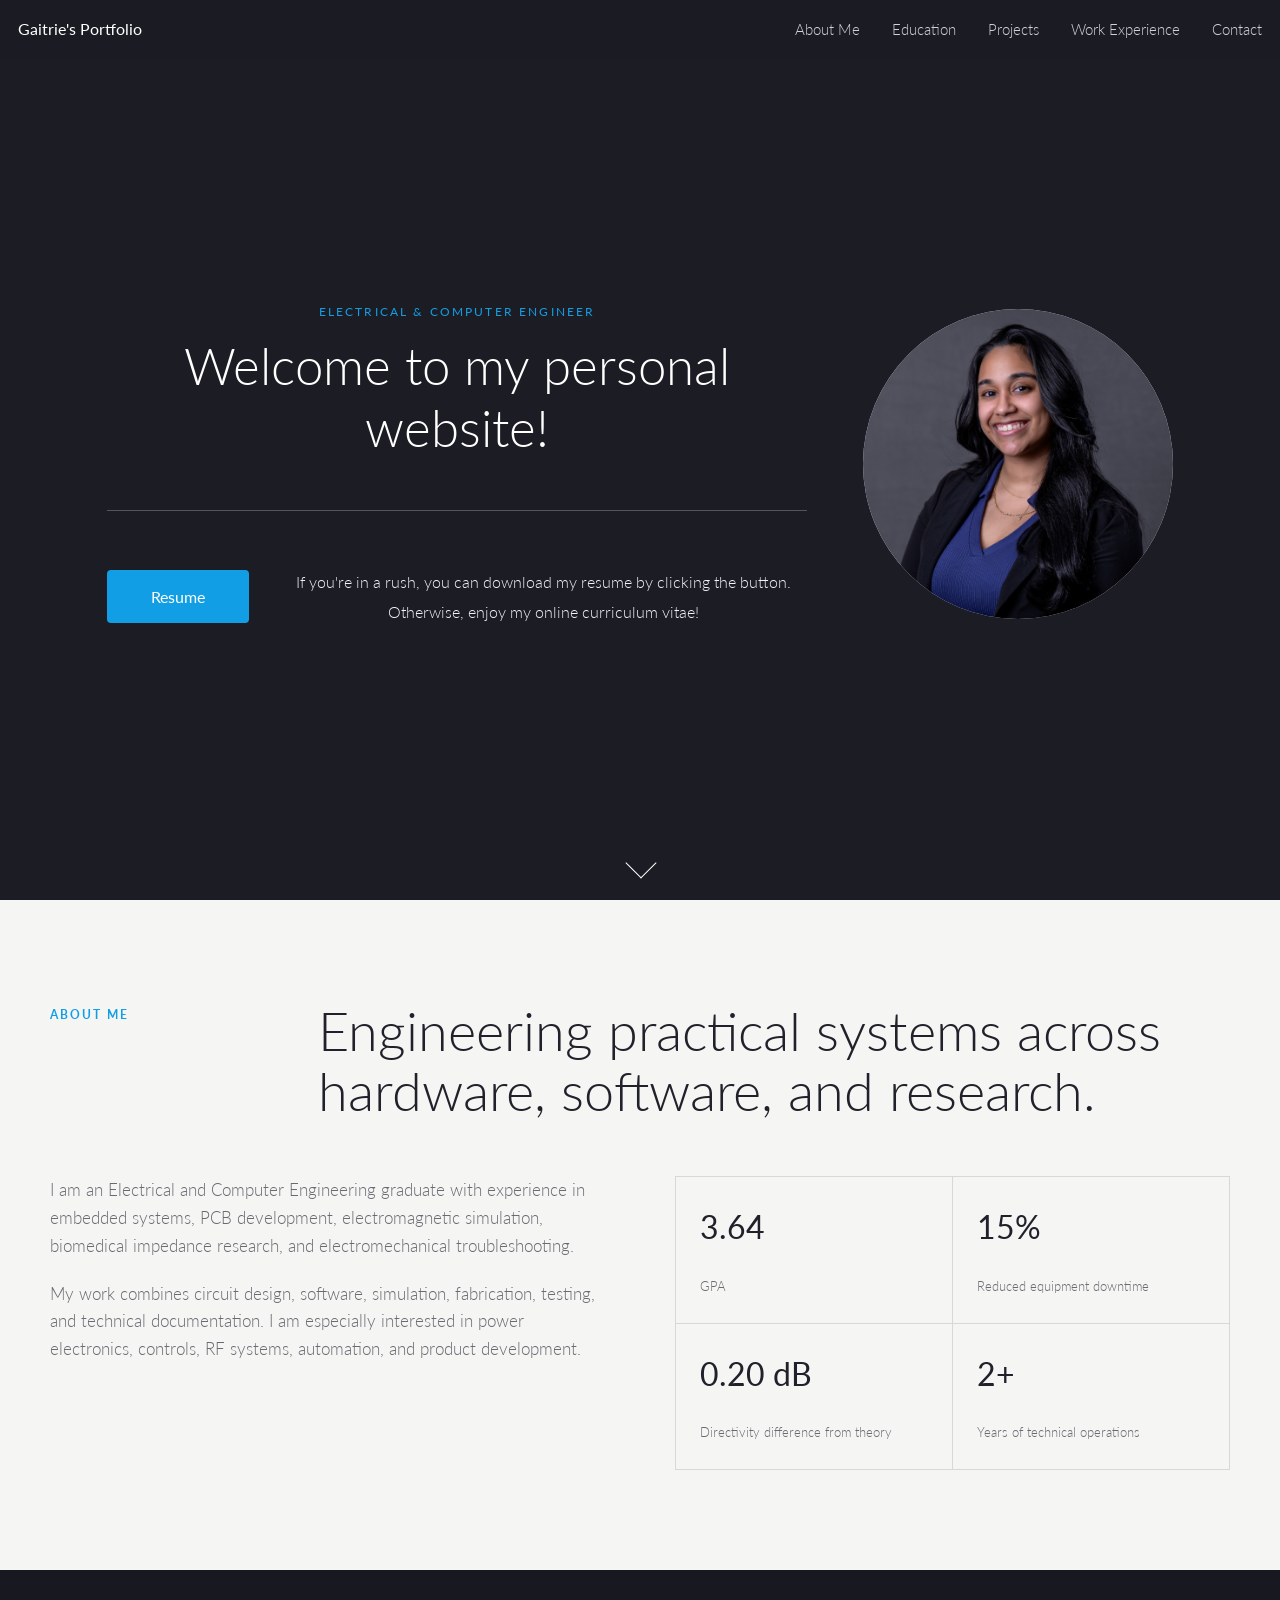
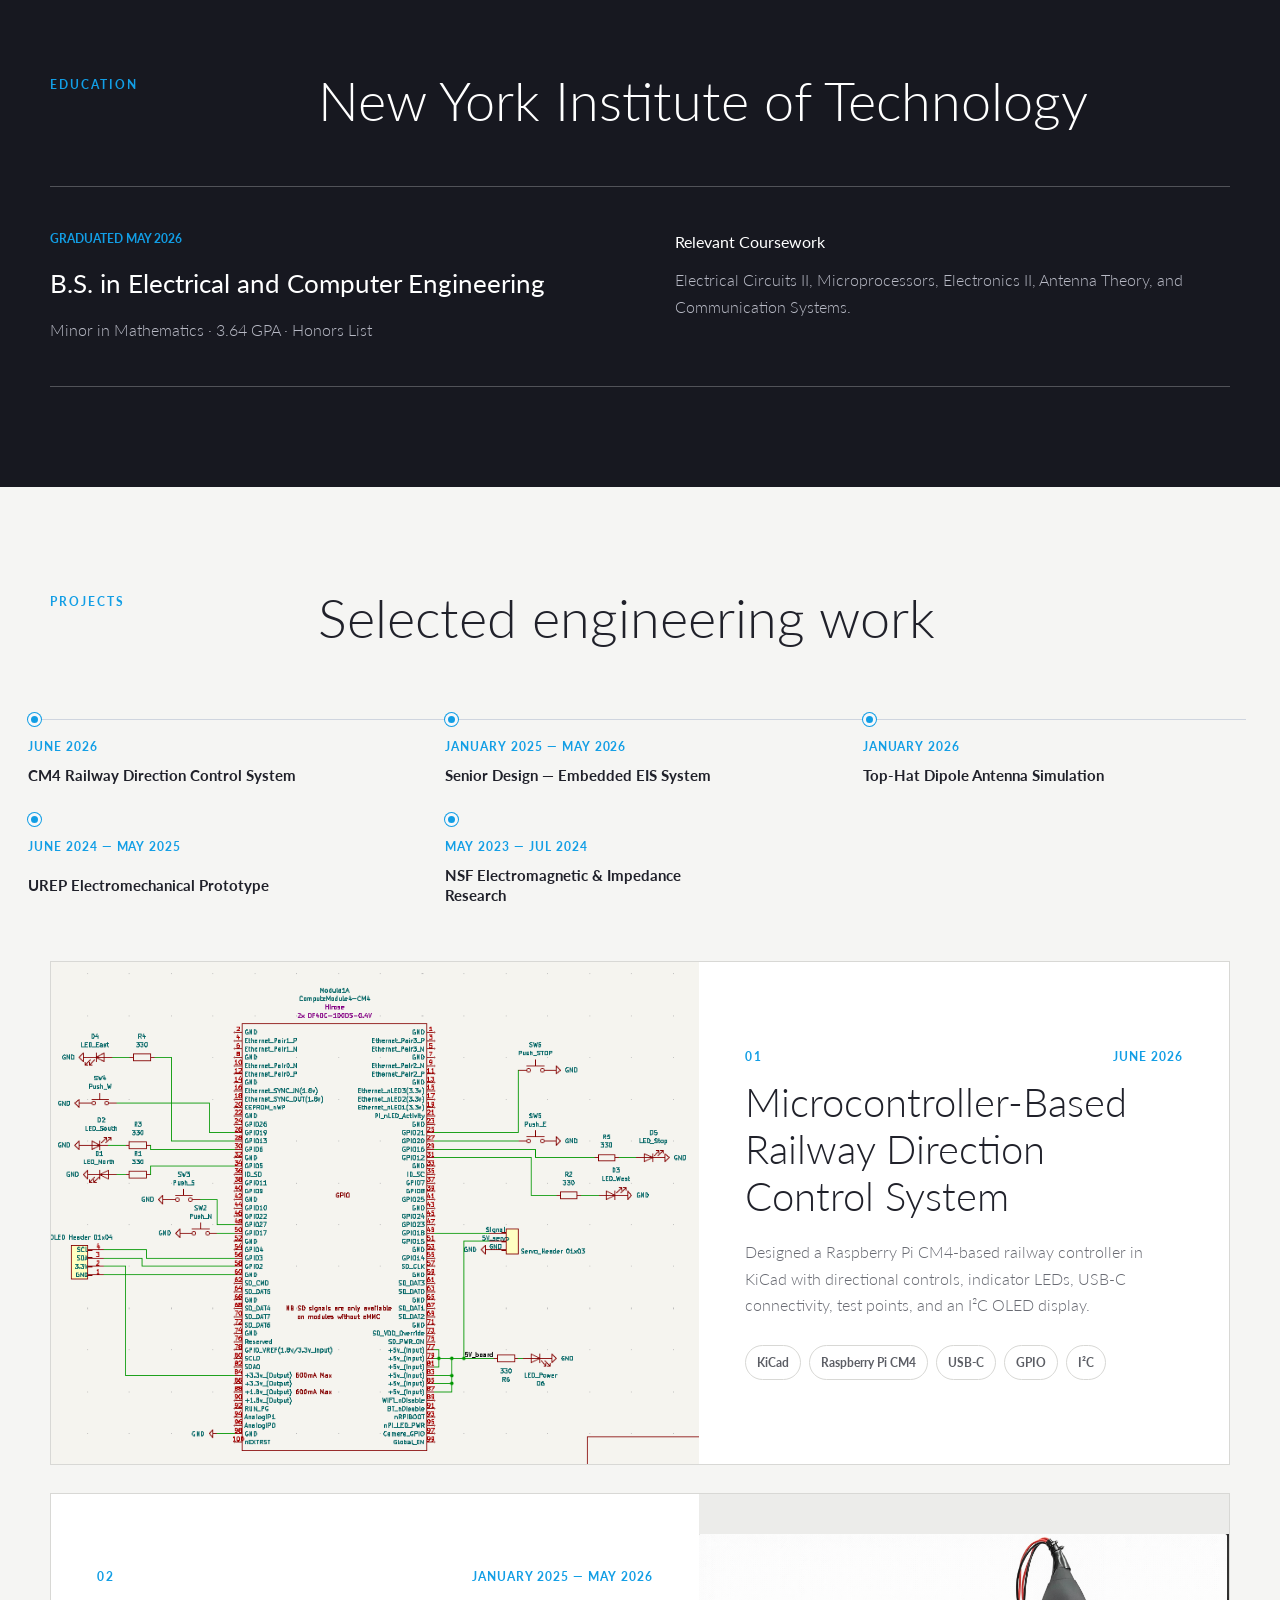
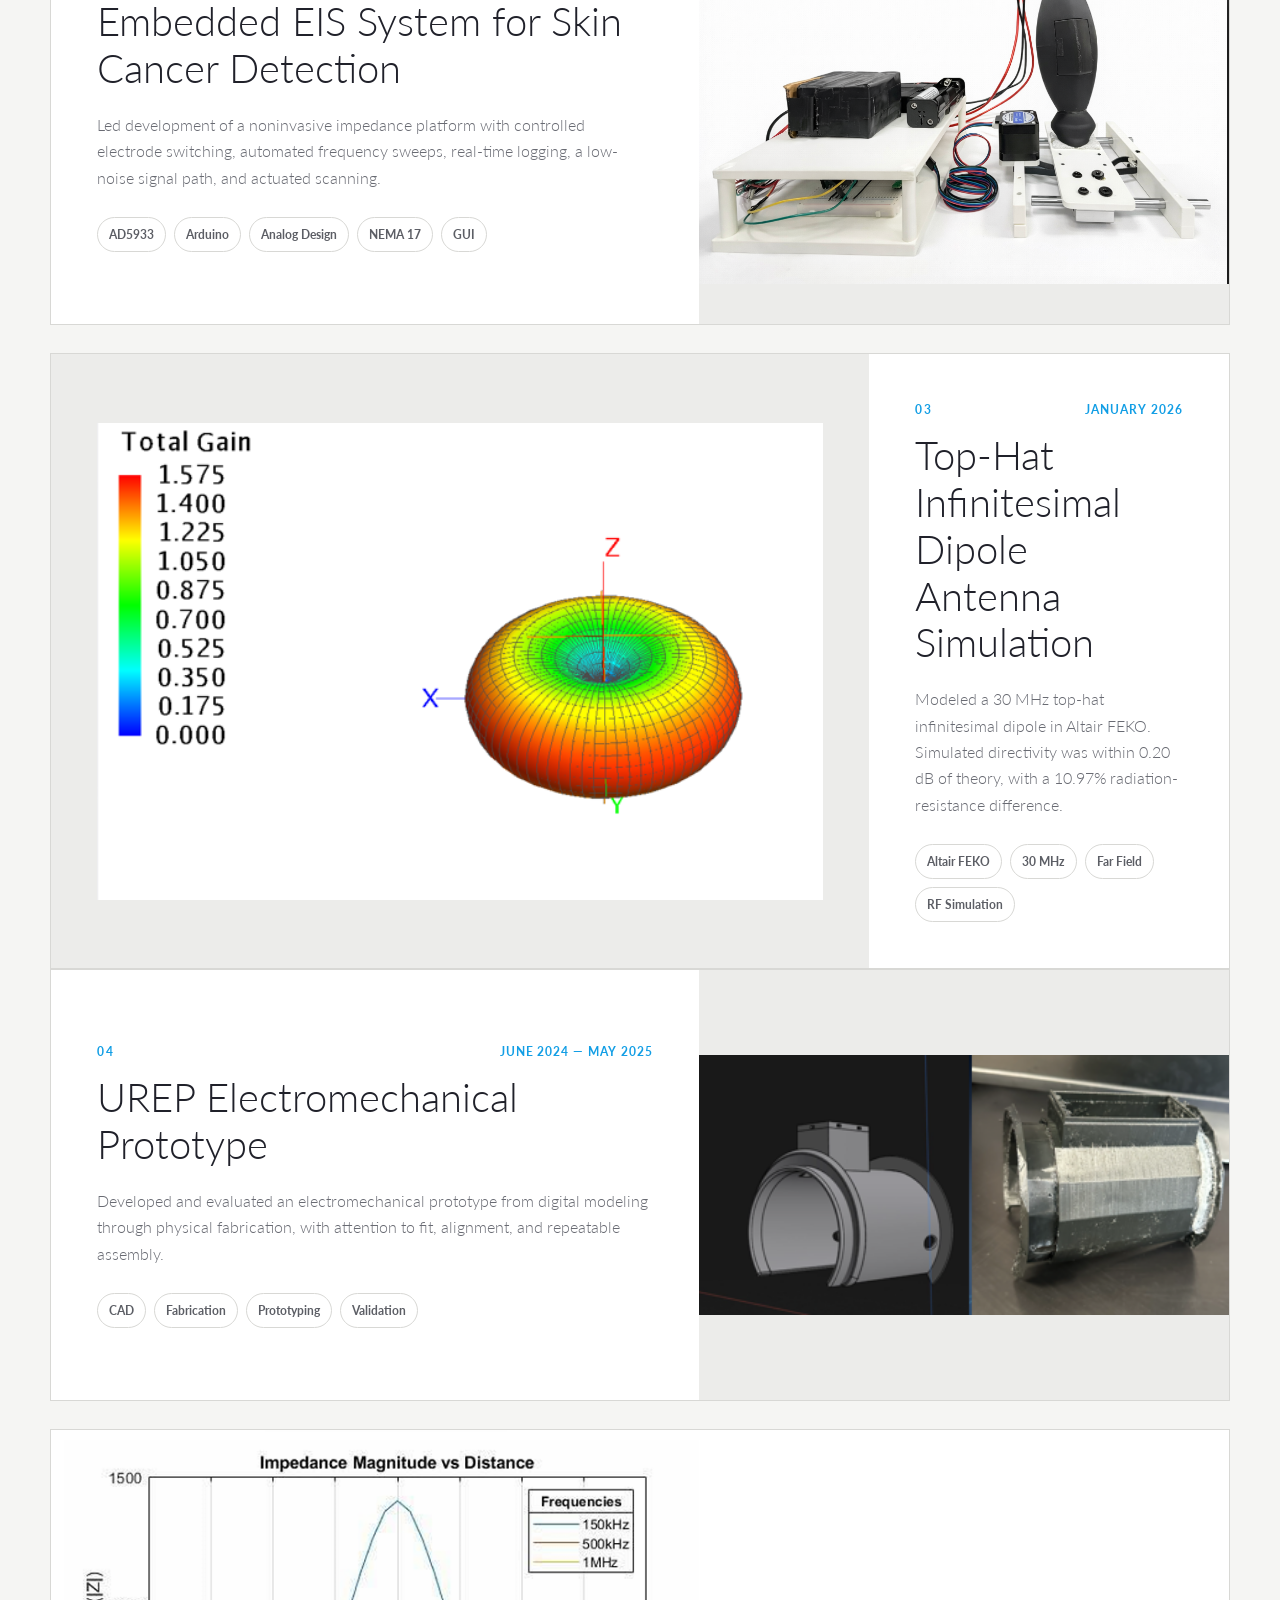
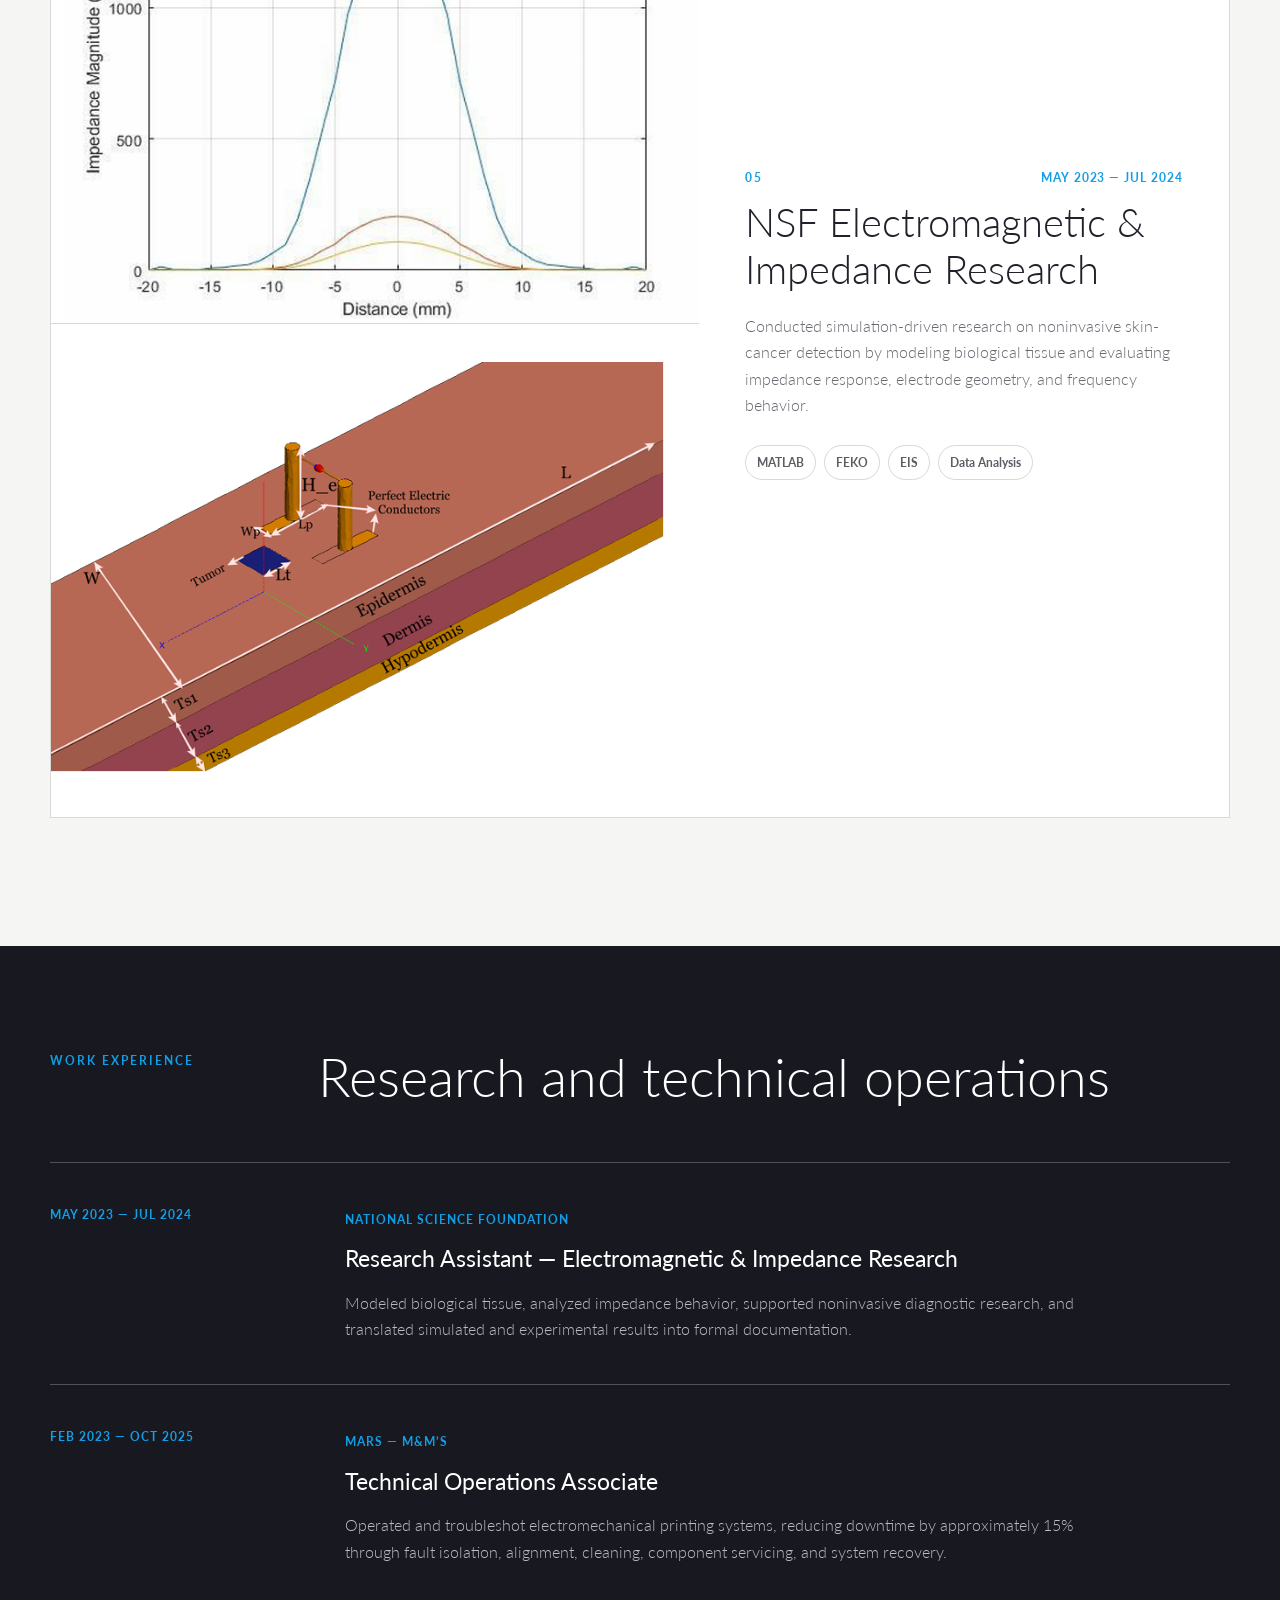
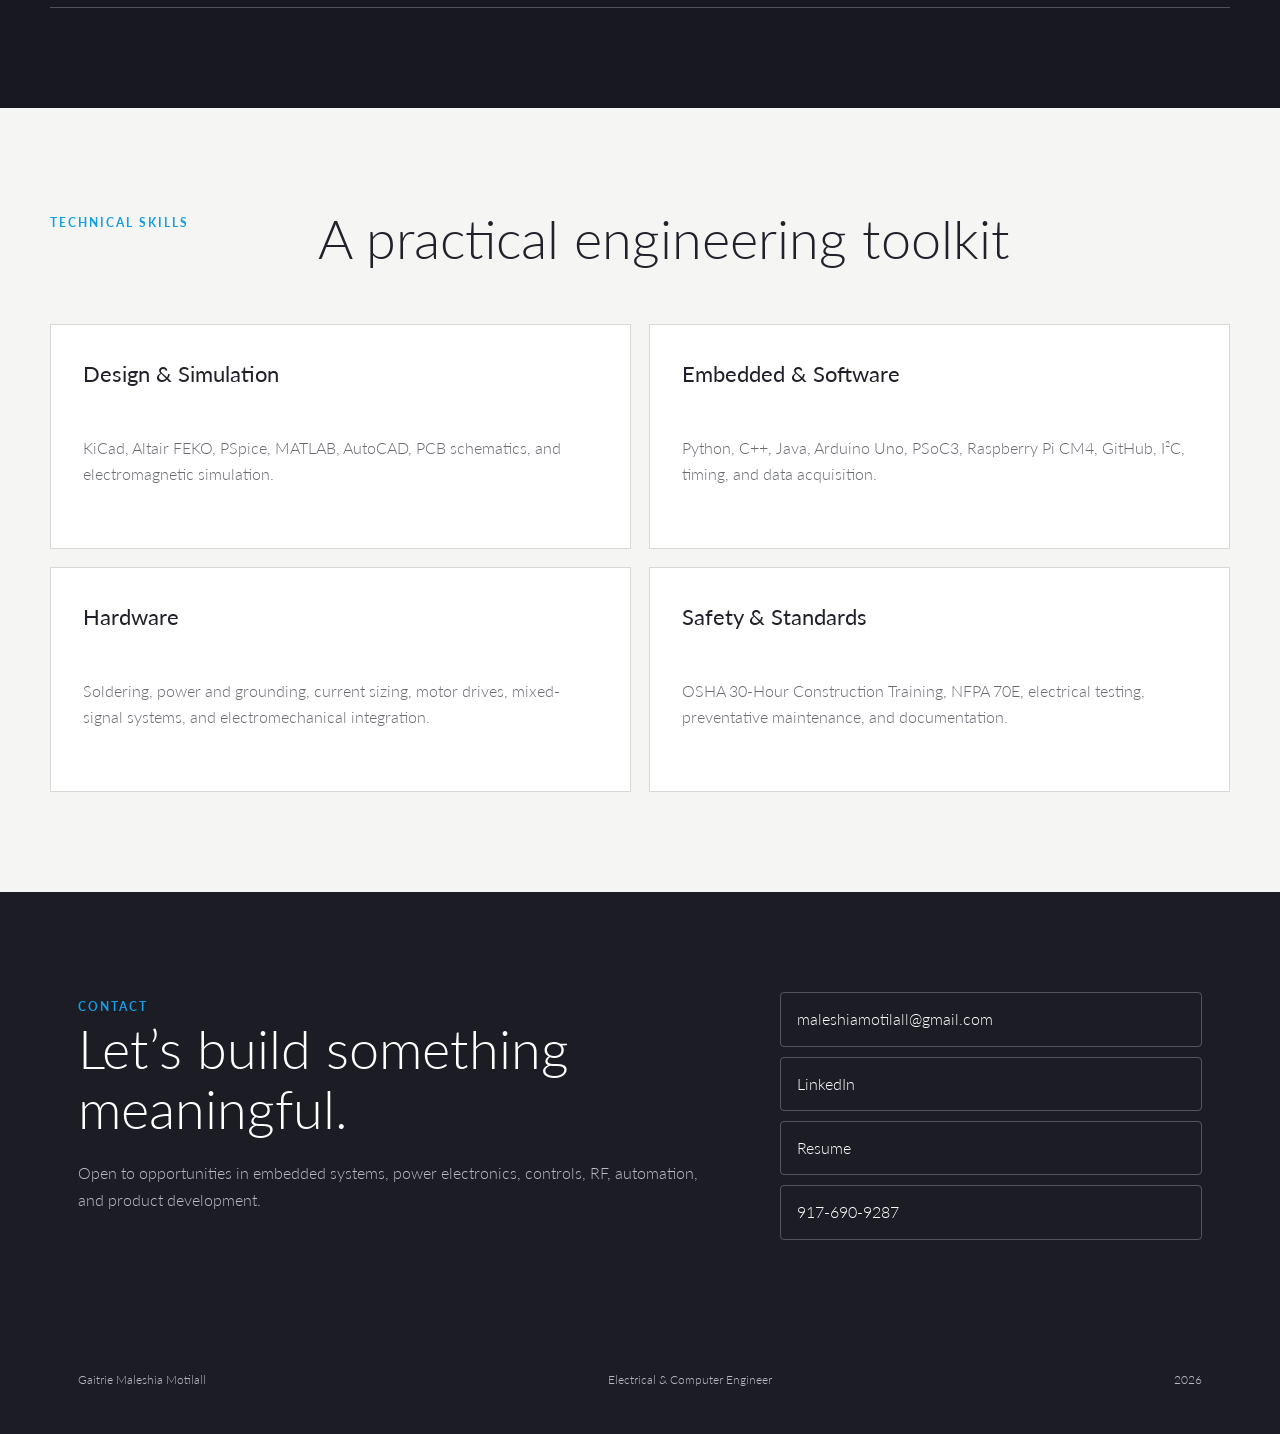
==== commit 92b2f557: "Revise project timeline and card details Updated project timeline entries and descriptions, includin" ====
--- a/index.html
+++ b/index.html
@@ -124,6 +124,11 @@
         <div class="project-timeline-line" aria-hidden="true"></div>
         <div class="project-timeline-entry">
           <span class="timeline-dot"></span>
+          <span class="timeline-project-date">June 2026</span>
+          <strong>CM4 Railway Direction Control System</strong>
+        </div>
+        <div class="project-timeline-entry">
+          <span class="timeline-dot"></span>
           <span class="timeline-project-date">January 2025 — May 2026</span>
           <strong>Senior Design — Embedded EIS System</strong>
         </div>
@@ -134,8 +139,13 @@
         </div>
         <div class="project-timeline-entry">
           <span class="timeline-dot"></span>
-          <span class="timeline-project-date">June 2026</span>
-          <strong>CM4 Railway Direction Control System</strong>
+          <span class="timeline-project-date">June 2024 — May 2025</span>
+          <strong>UREP Electromechanical Prototype</strong>
+        </div>
+        <div class="project-timeline-entry">
+          <span class="timeline-dot"></span>
+          <span class="timeline-project-date">May 2023 — Jul 2024</span>
+          <strong>NSF Electromagnetic &amp; Impedance Research</strong>
         </div>
       </div>
 
@@ -155,63 +165,63 @@
       </article>
 
       <article class="project-card reverse reveal">
+        <div class="project-image">
+          <img src="assets/senior-design-system.png" alt="Embedded electrical impedance spectroscopy senior design system">
+        </div>
+        <div class="project-copy">
+          <div class="project-meta"><span class="project-number">02</span><span class="project-date">January 2025 — May 2026</span></div>
+          <h3>Embedded EIS System for Skin Cancer Detection</h3>
+          <p>
+            Led development of a noninvasive impedance platform with controlled electrode switching,
+            automated frequency sweeps, real-time logging, a low-noise signal path, and actuated scanning.
+          </p>
+          <div class="tags"><span>AD5933</span><span>Arduino</span><span>Analog Design</span><span>NEMA 17</span><span>GUI</span></div>
+        </div>
+      </article>
+
+      <article class="antenna-card reveal">
+        <div class="project-image">
+          <img src="assets/top-hat.png" alt="Top-Hat Infinitesimal Dipole Antenna Simulation">
+        </div>
+        <div class="project-copy">
+          <div class="project-meta"><span class="project-number">03</span><span class="project-date">January 2026</span></div>
+          <h3>Top-Hat Infinitesimal Dipole Antenna Simulation</h3>
+          <p>
+            Modeled a 30 MHz top-hat infinitesimal dipole in Altair FEKO. Simulated directivity
+            was within 0.20 dB of theory, with a 10.97% radiation-resistance difference.
+          </p>
+          <div class="tags"><span>Altair FEKO</span><span>30 MHz</span><span>Far Field</span><span>RF Simulation</span></div>
+        </div>
+      </article>
+
+      <article class="project-card reverse reveal">
+        <div class="project-image">
+          <img src="assets/urep-prototype.png" alt="UREP electromechanical prototype">
+        </div>
+        <div class="project-copy">
+          <div class="project-meta"><span class="project-number">04</span><span class="project-date">June 2024 — May 2025</span></div>
+          <h3>UREP Electromechanical Prototype</h3>
+          <p>
+            Developed and evaluated an electromechanical prototype from digital modeling through
+            physical fabrication, with attention to fit, alignment, and repeatable assembly.
+          </p>
+          <div class="tags"><span>CAD</span><span>Fabrication</span><span>Prototyping</span><span>Validation</span></div>
+        </div>
+      </article>
+
+      <article class="project-card reveal">
         <div class="project-gallery">
           <img src="assets/nsf-impedance-graph.png" alt="Impedance magnitude versus distance graph">
           <img src="assets/nsf-skin-model.png" alt="Layered skin tissue electromagnetic model">
         </div>
         <div class="project-copy">
-          <span class="project-number">02</span>
+          <div class="project-meta"><span class="project-number">05</span><span class="project-date">May 2023 — Jul 2024</span></div>
           <h3>NSF Electromagnetic &amp; Impedance Research</h3>
           <p>
             Conducted simulation-driven research on noninvasive skin-cancer detection by modeling
             biological tissue and evaluating impedance response, electrode geometry, and frequency behavior.
           </p>
           <div class="tags"><span>MATLAB</span><span>FEKO</span><span>EIS</span><span>Data Analysis</span></div>
-        </div>
-      </article>
-
-      <article class="project-card reveal">
-        <div class="project-image">
-          <img src="assets/urep-prototype.png" alt="UREP electromechanical prototype">
-        </div>
-        <div class="project-copy">
-          <span class="project-number">03</span>
-          <h3>UREP Electromechanical Prototype</h3>
-          <p>
-            Developed and evaluated an electromechanical prototype from digital modeling through
-            physical fabrication, with attention to fit, alignment, and repeatable assembly.
-          </p>
-          <div class="tags"><span>CAD</span><span>Fabrication</span><span>Prototyping</span><span>Validation</span></div>
-        </div>
-      </article>
-
-      <article class="project-card reverse reveal">
-        <div class="project-image">
-          <img src="assets/senior-design-system.png" alt="Embedded electrical impedance spectroscopy senior design system">
-        </div>
-        <div class="project-copy">
-          <div class="project-meta"><span class="project-number">04</span><span class="project-date">January 2025 — May 2026</span></div>
-          <h3>Embedded EIS System for Skin Cancer Detection</h3>
-          <p>
-            Led development of a noninvasive impedance platform with controlled electrode switching,
-            automated frequency sweeps, real-time logging, a low-noise signal path, and actuated scanning.
-          </p>
-          <div class="tags"><span>AD5933</span><span>Arduino</span><span>Analog Design</span><span>NEMA 17</span><span>GUI</span></div>
-        </div>
-      </article>
-
-      <article class="antenna-card reveal">
-        <div class="project-image">
-          <img src="assets/top-hat.png" alt="Top-Hat Infinitesimal Dipole Antenna Simulation">
-        </div>
-        <div class="project-copy">
-          <div class="project-meta"><span class="project-number">05</span><span class="project-date">January 2026</span></div>
-          <h3>Top-Hat Infinitesimal Dipole Antenna Simulation</h3>
-          <p>
-            Modeled a 30 MHz top-hat infinitesimal dipole in Altair FEKO. Simulated directivity
-            was within 0.20 dB of theory, with a 10.97% radiation-resistance difference.
-          </p>
-          <div class="tags"><span>Altair FEKO</span><span>30 MHz</span><span>Far Field</span><span>RF Simulation</span></div>
         </div>
       </article>
     </section>
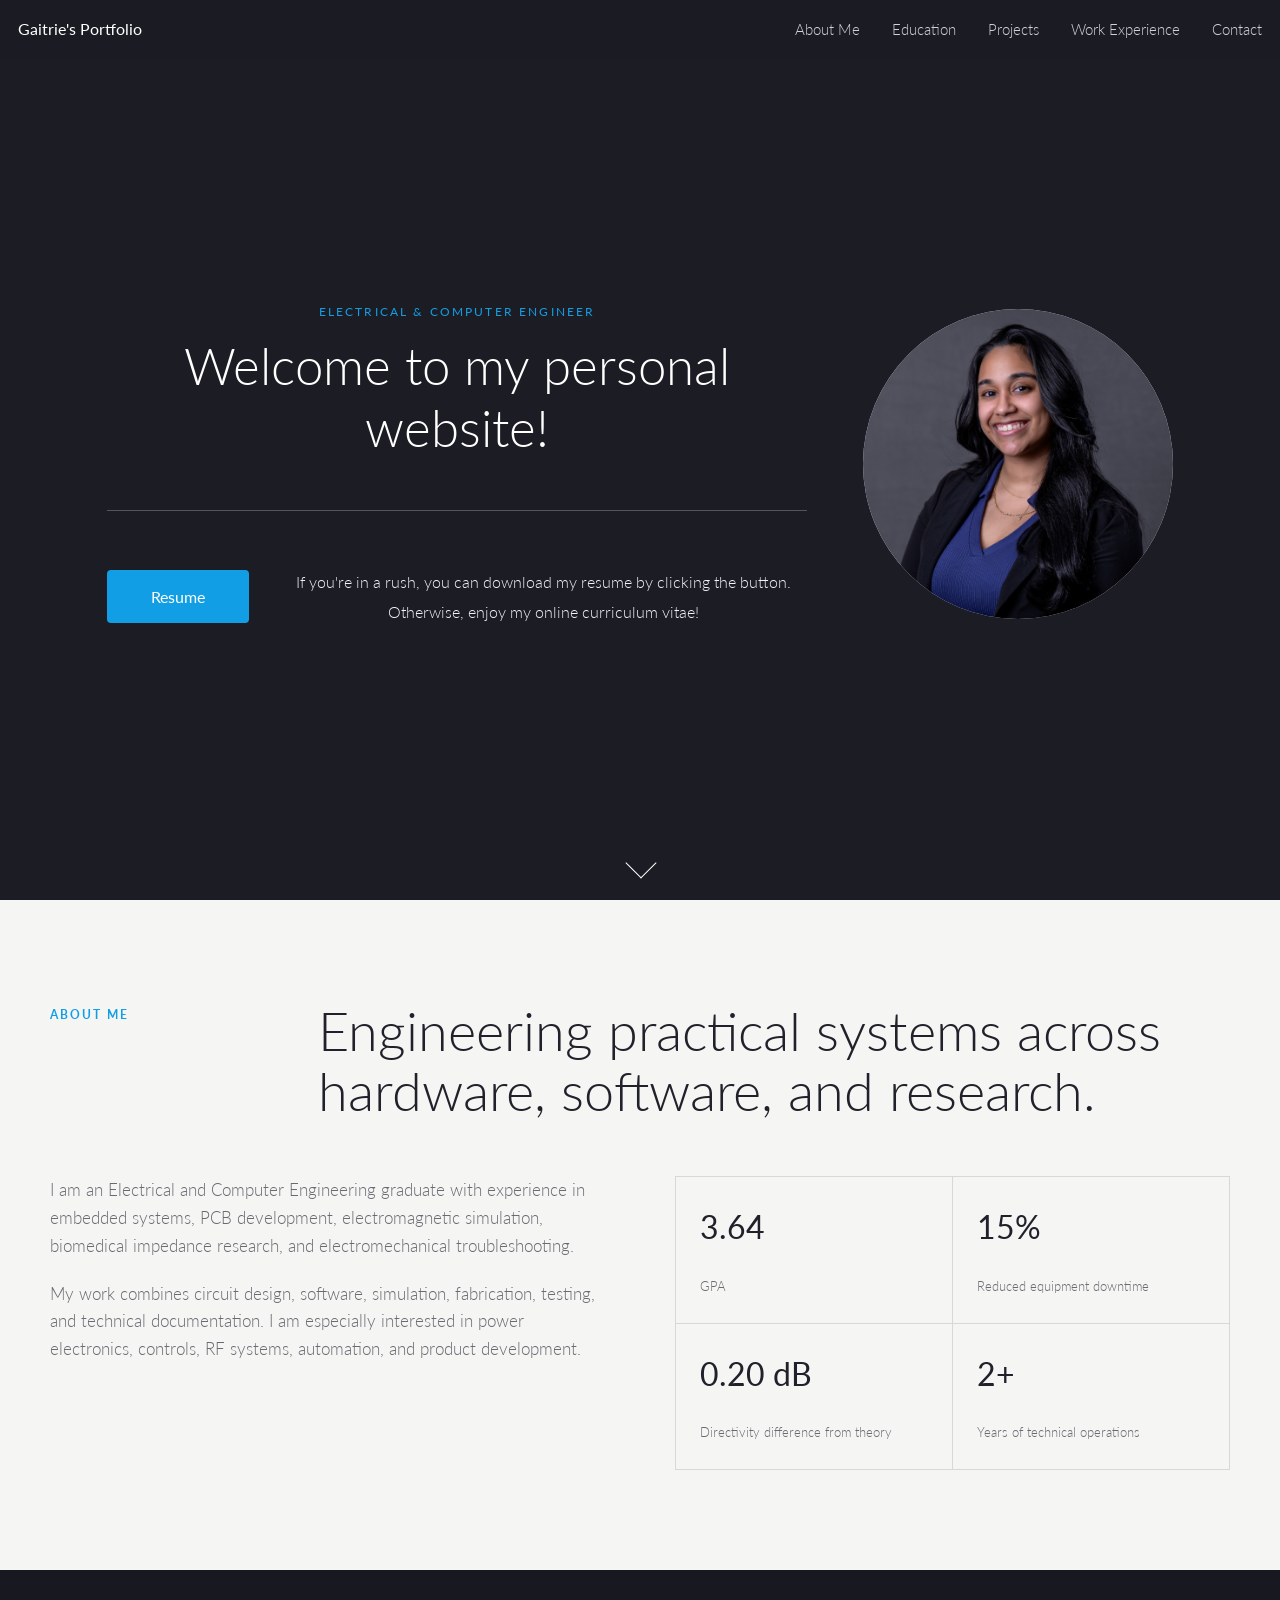
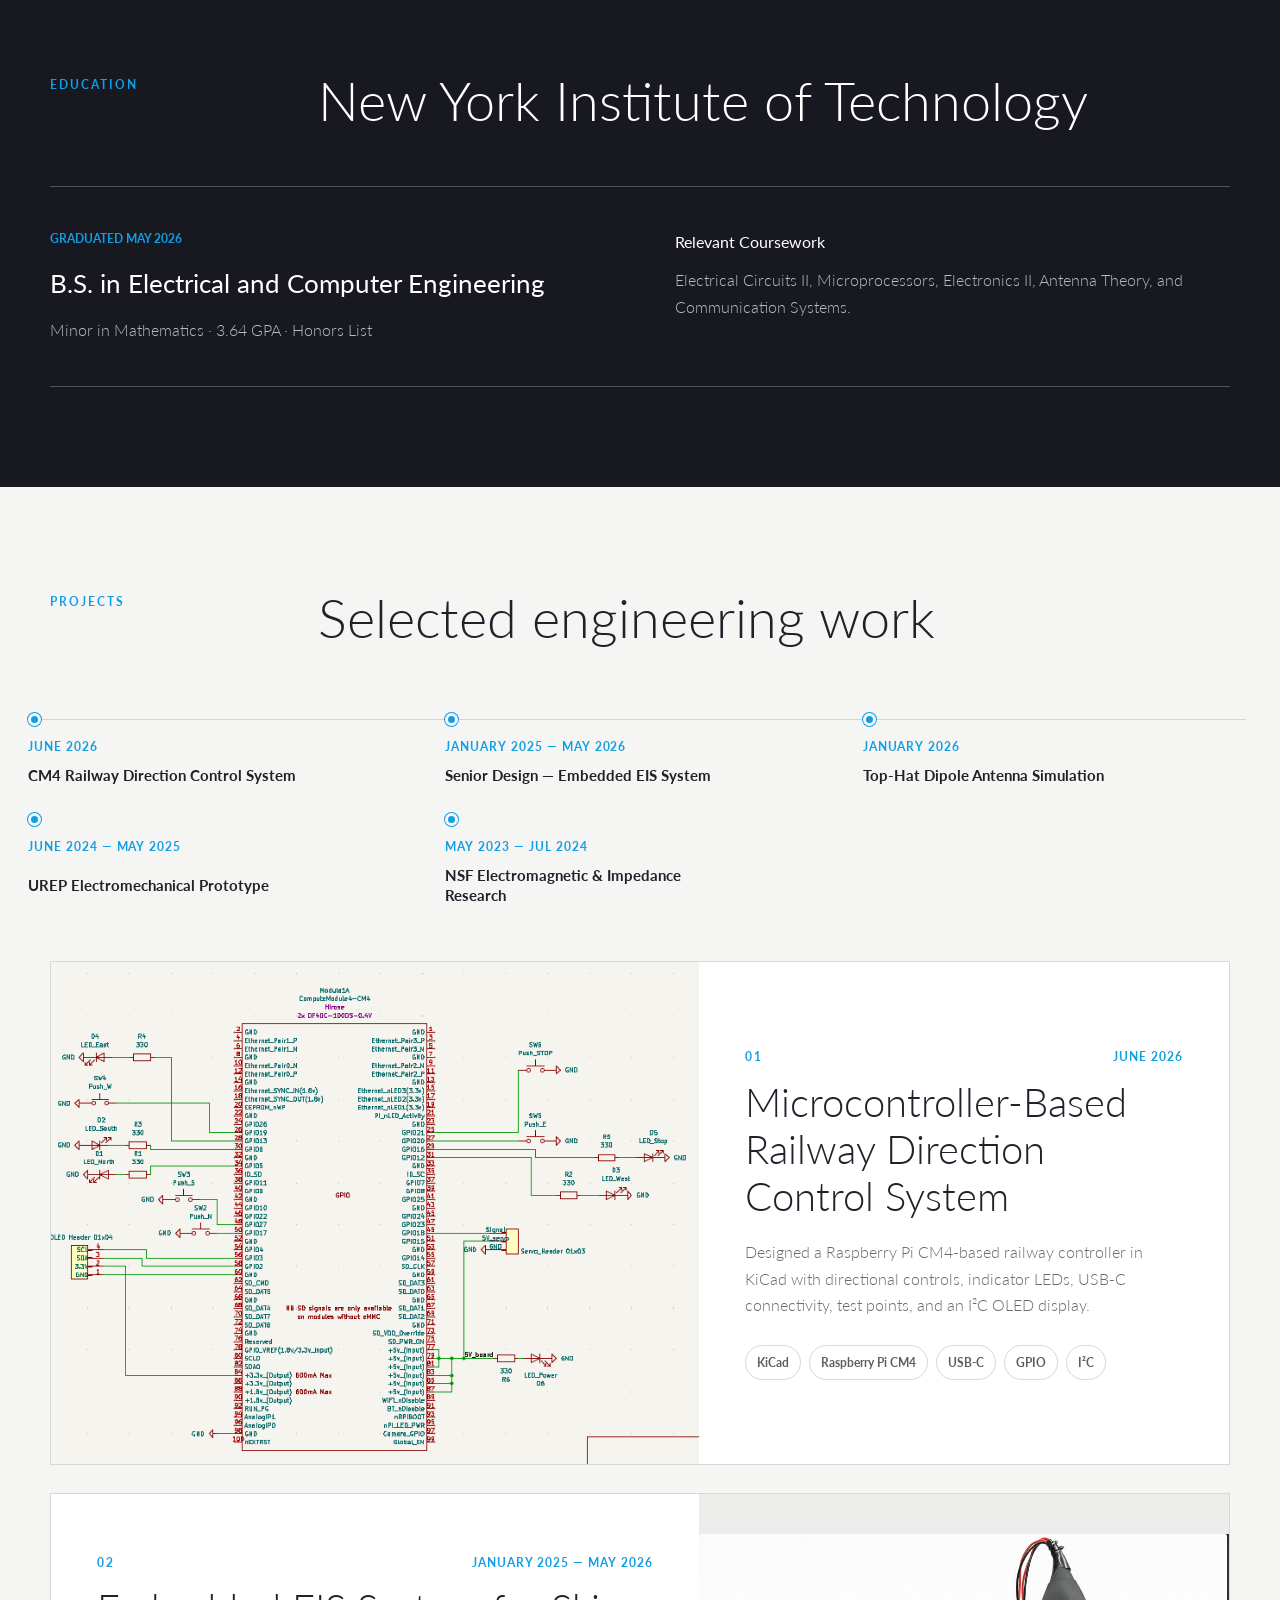
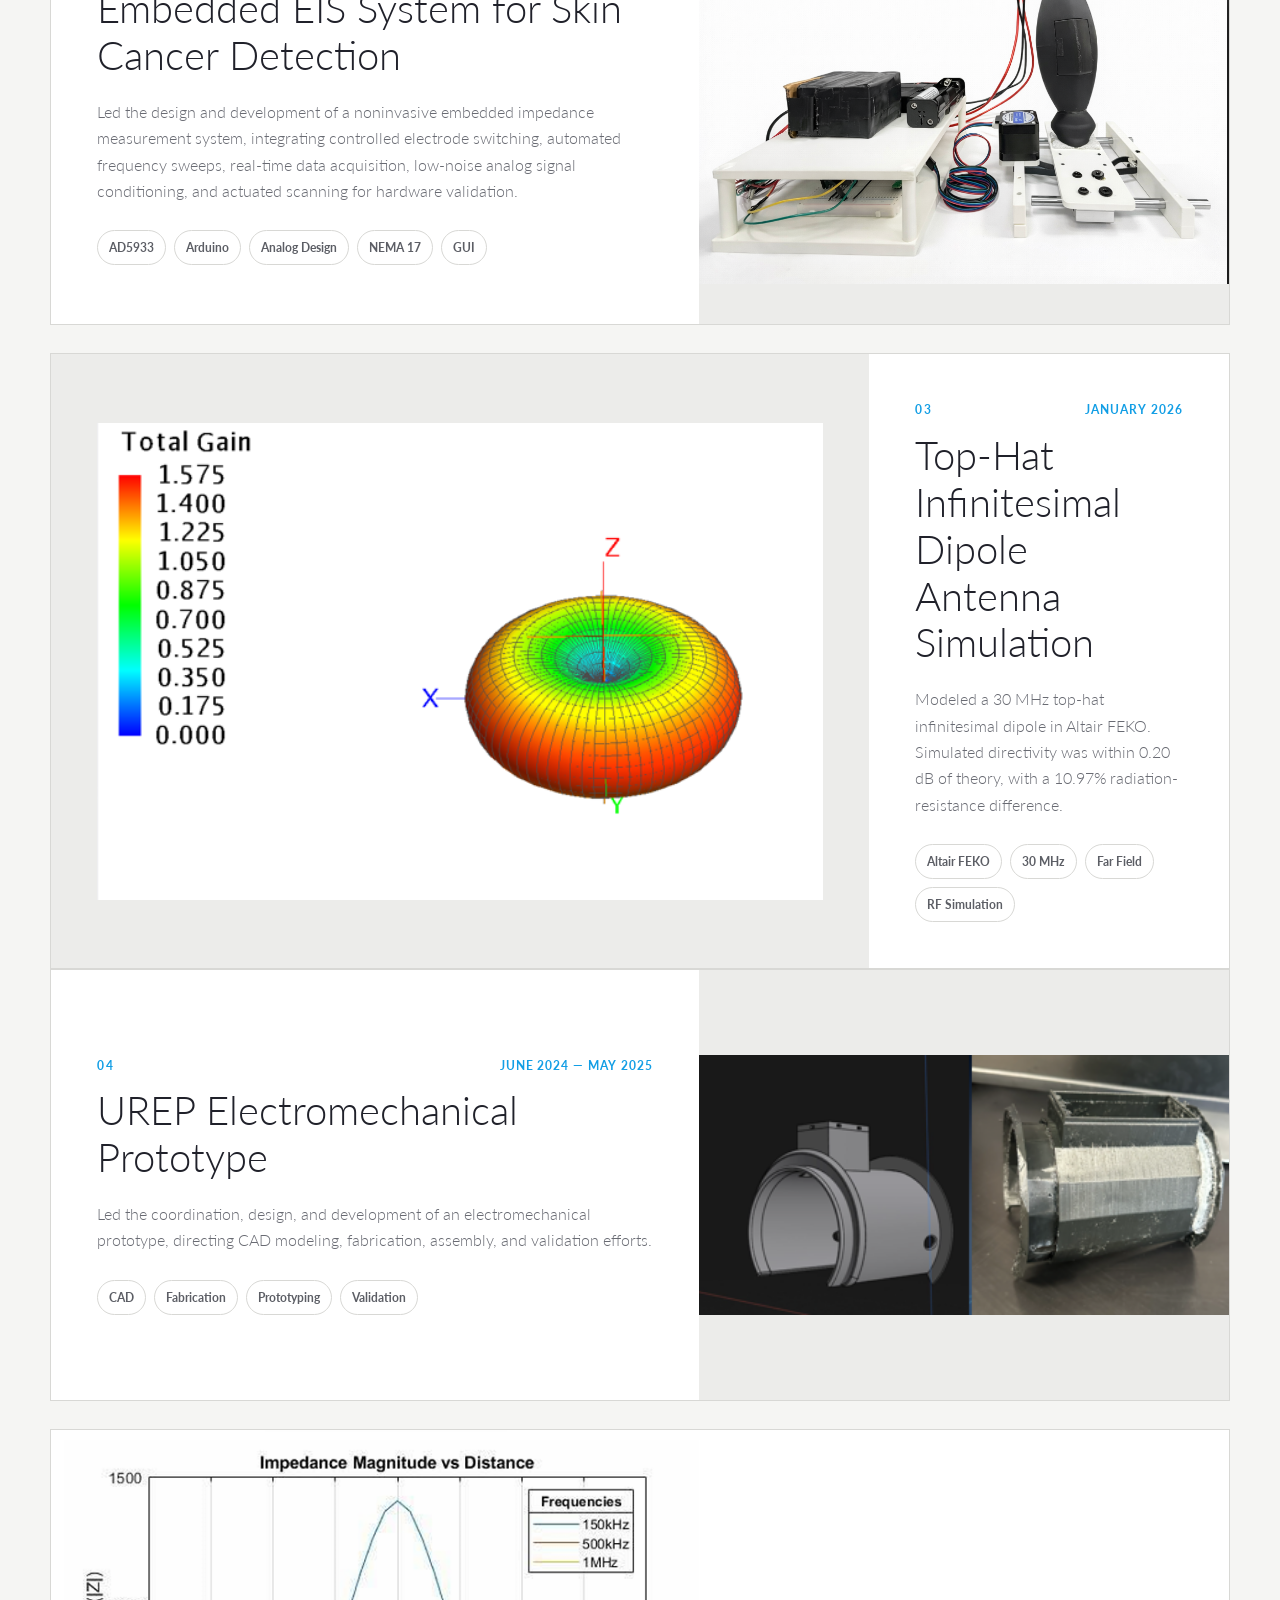
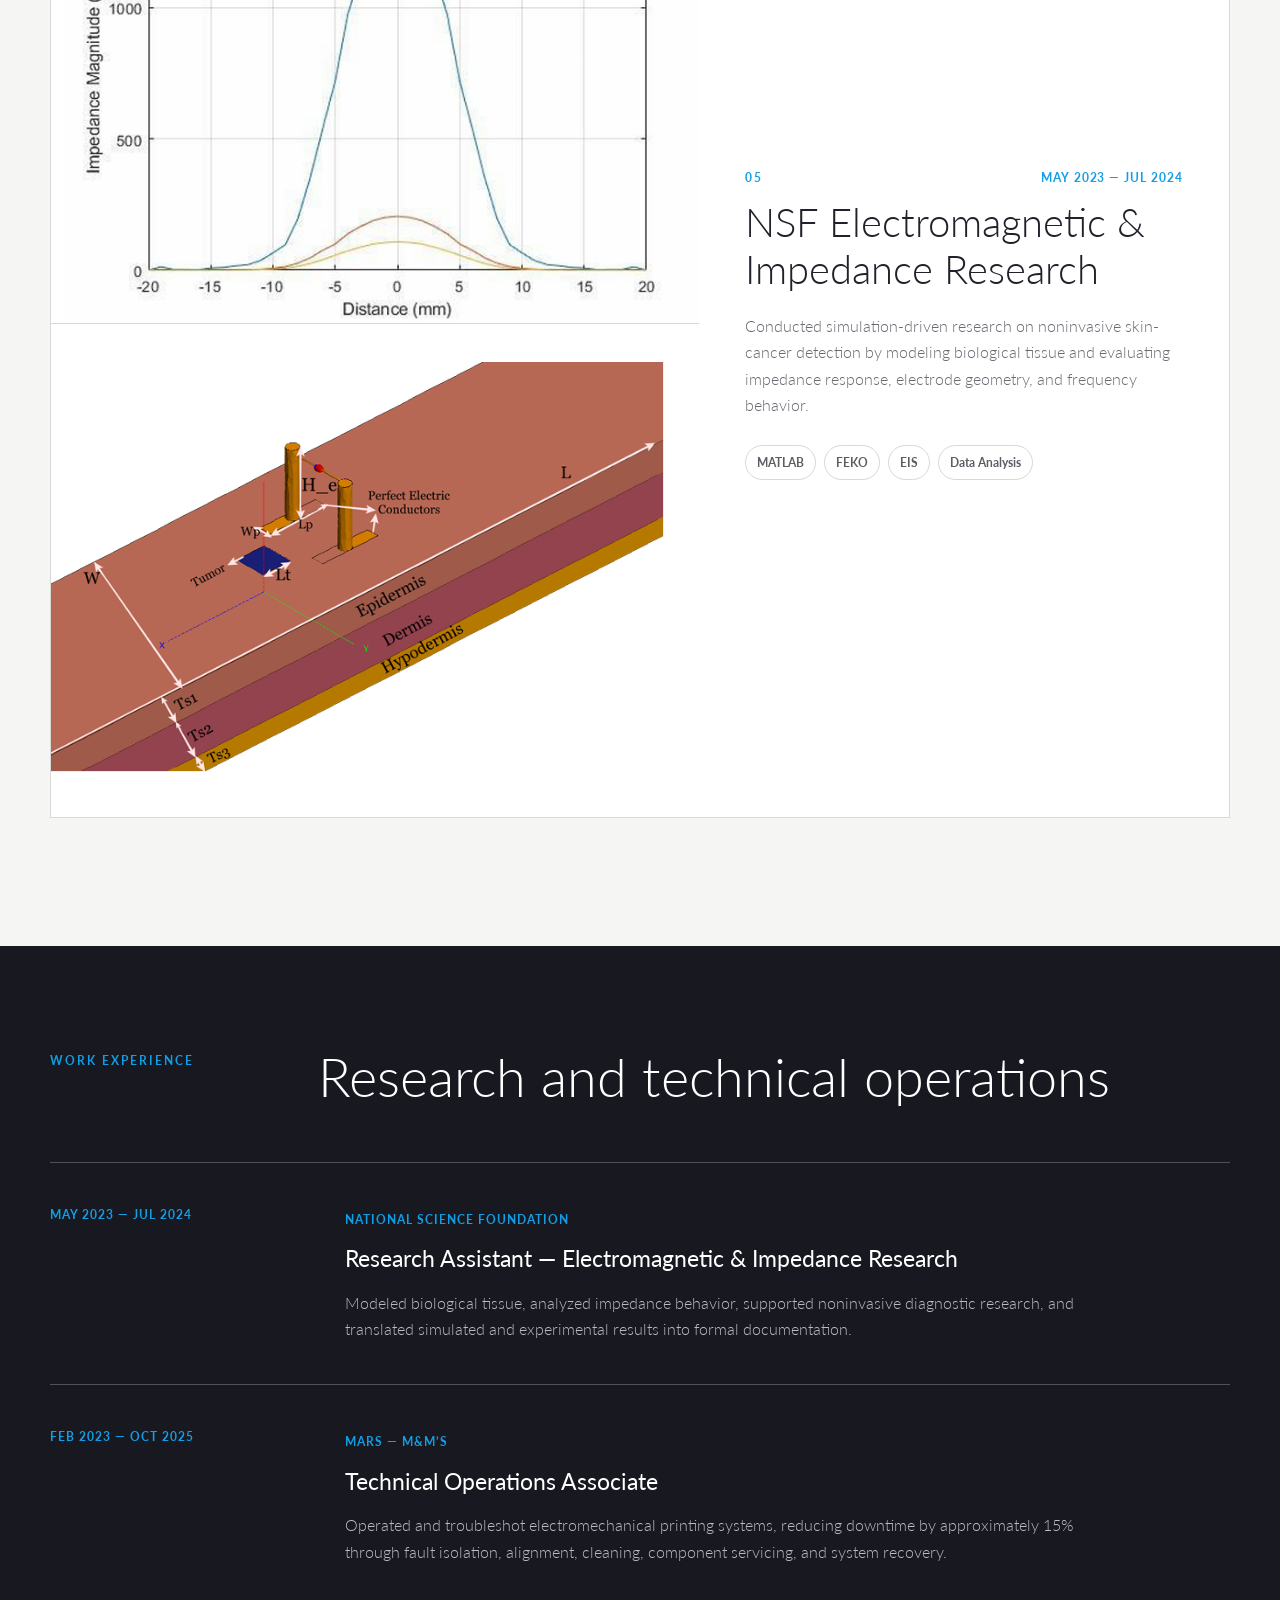
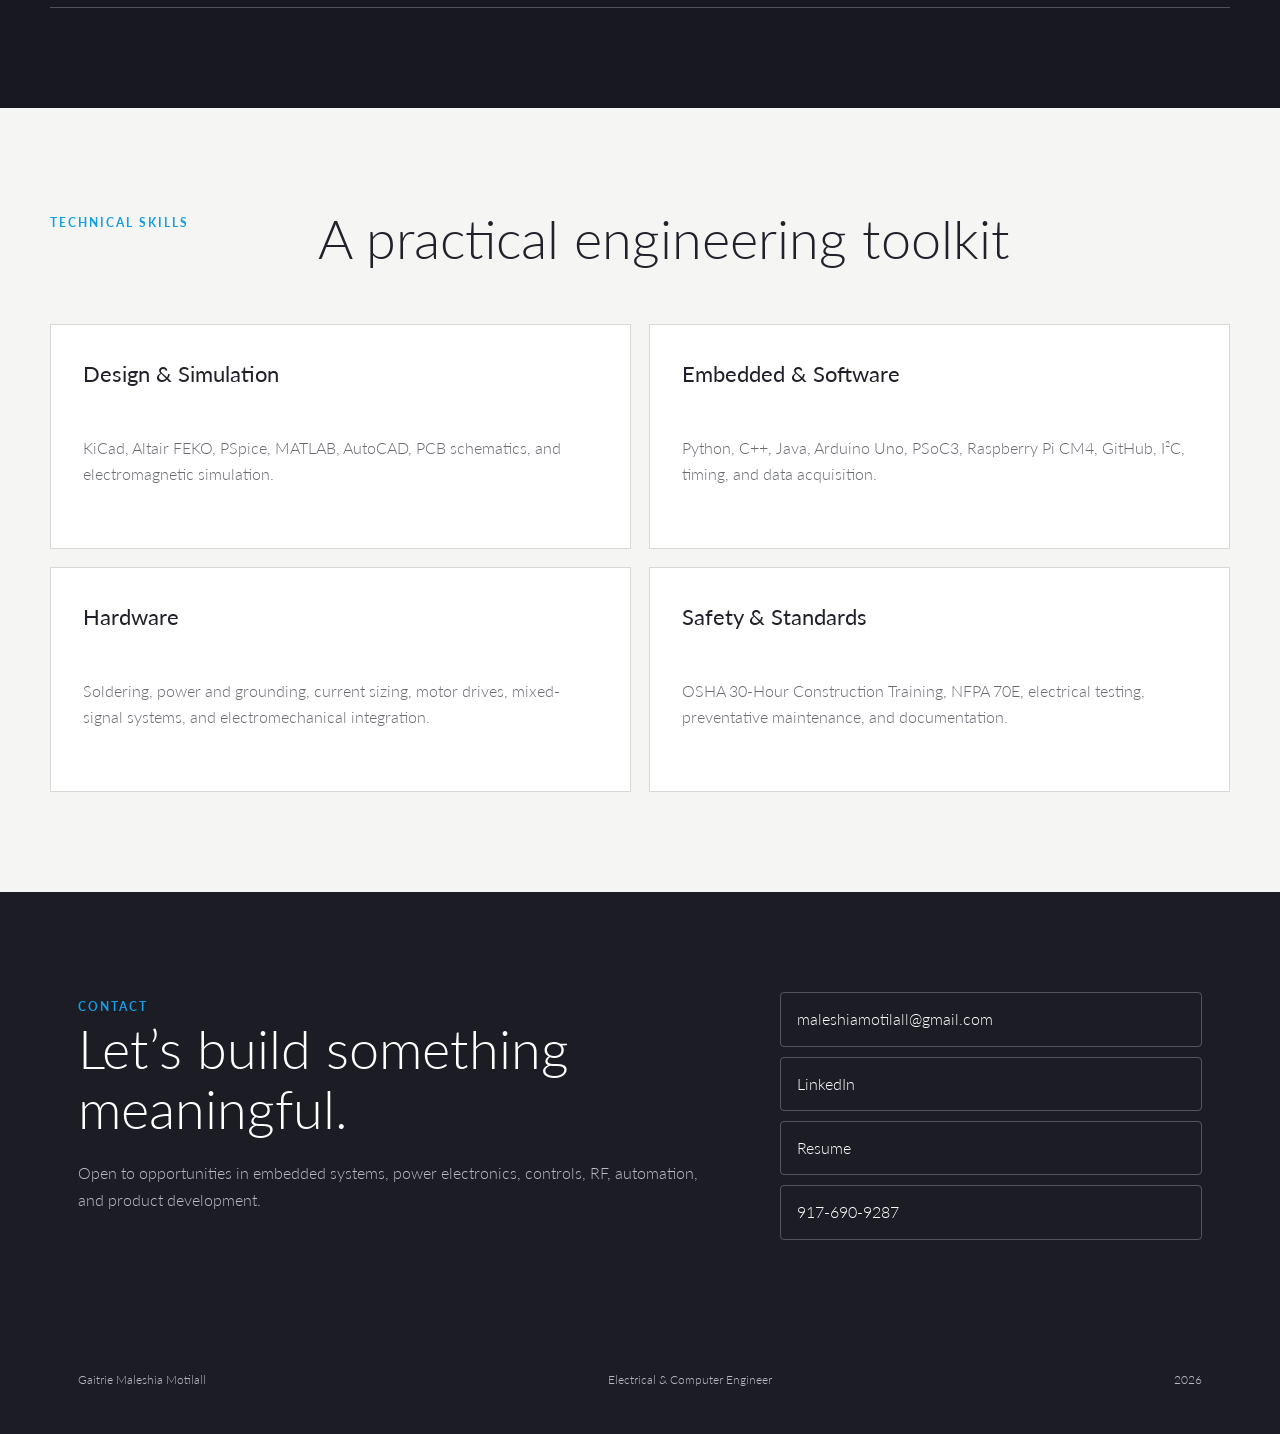
==== commit 9b4484bc: "Revise project descriptions in index.html Updated project descriptions for clarity and detail." ====
--- a/index.html
+++ b/index.html
@@ -172,8 +172,8 @@
           <div class="project-meta"><span class="project-number">02</span><span class="project-date">January 2025 — May 2026</span></div>
           <h3>Embedded EIS System for Skin Cancer Detection</h3>
           <p>
-            Led development of a noninvasive impedance platform with controlled electrode switching,
-            automated frequency sweeps, real-time logging, a low-noise signal path, and actuated scanning.
+            Led the design and development of a noninvasive embedded impedance measurement system, integrating controlled electrode switching, 
+            automated frequency sweeps, real-time data acquisition, low-noise analog signal conditioning, and actuated scanning for hardware validation.
           </p>
           <div class="tags"><span>AD5933</span><span>Arduino</span><span>Analog Design</span><span>NEMA 17</span><span>GUI</span></div>
         </div>
@@ -202,8 +202,8 @@
           <div class="project-meta"><span class="project-number">04</span><span class="project-date">June 2024 — May 2025</span></div>
           <h3>UREP Electromechanical Prototype</h3>
           <p>
-            Developed and evaluated an electromechanical prototype from digital modeling through
-            physical fabrication, with attention to fit, alignment, and repeatable assembly.
+           Led the coordination, design, and development of an electromechanical prototype, directing 
+            CAD modeling, fabrication, assembly, and validation efforts.
           </p>
           <div class="tags"><span>CAD</span><span>Fabrication</span><span>Prototyping</span><span>Validation</span></div>
         </div>
